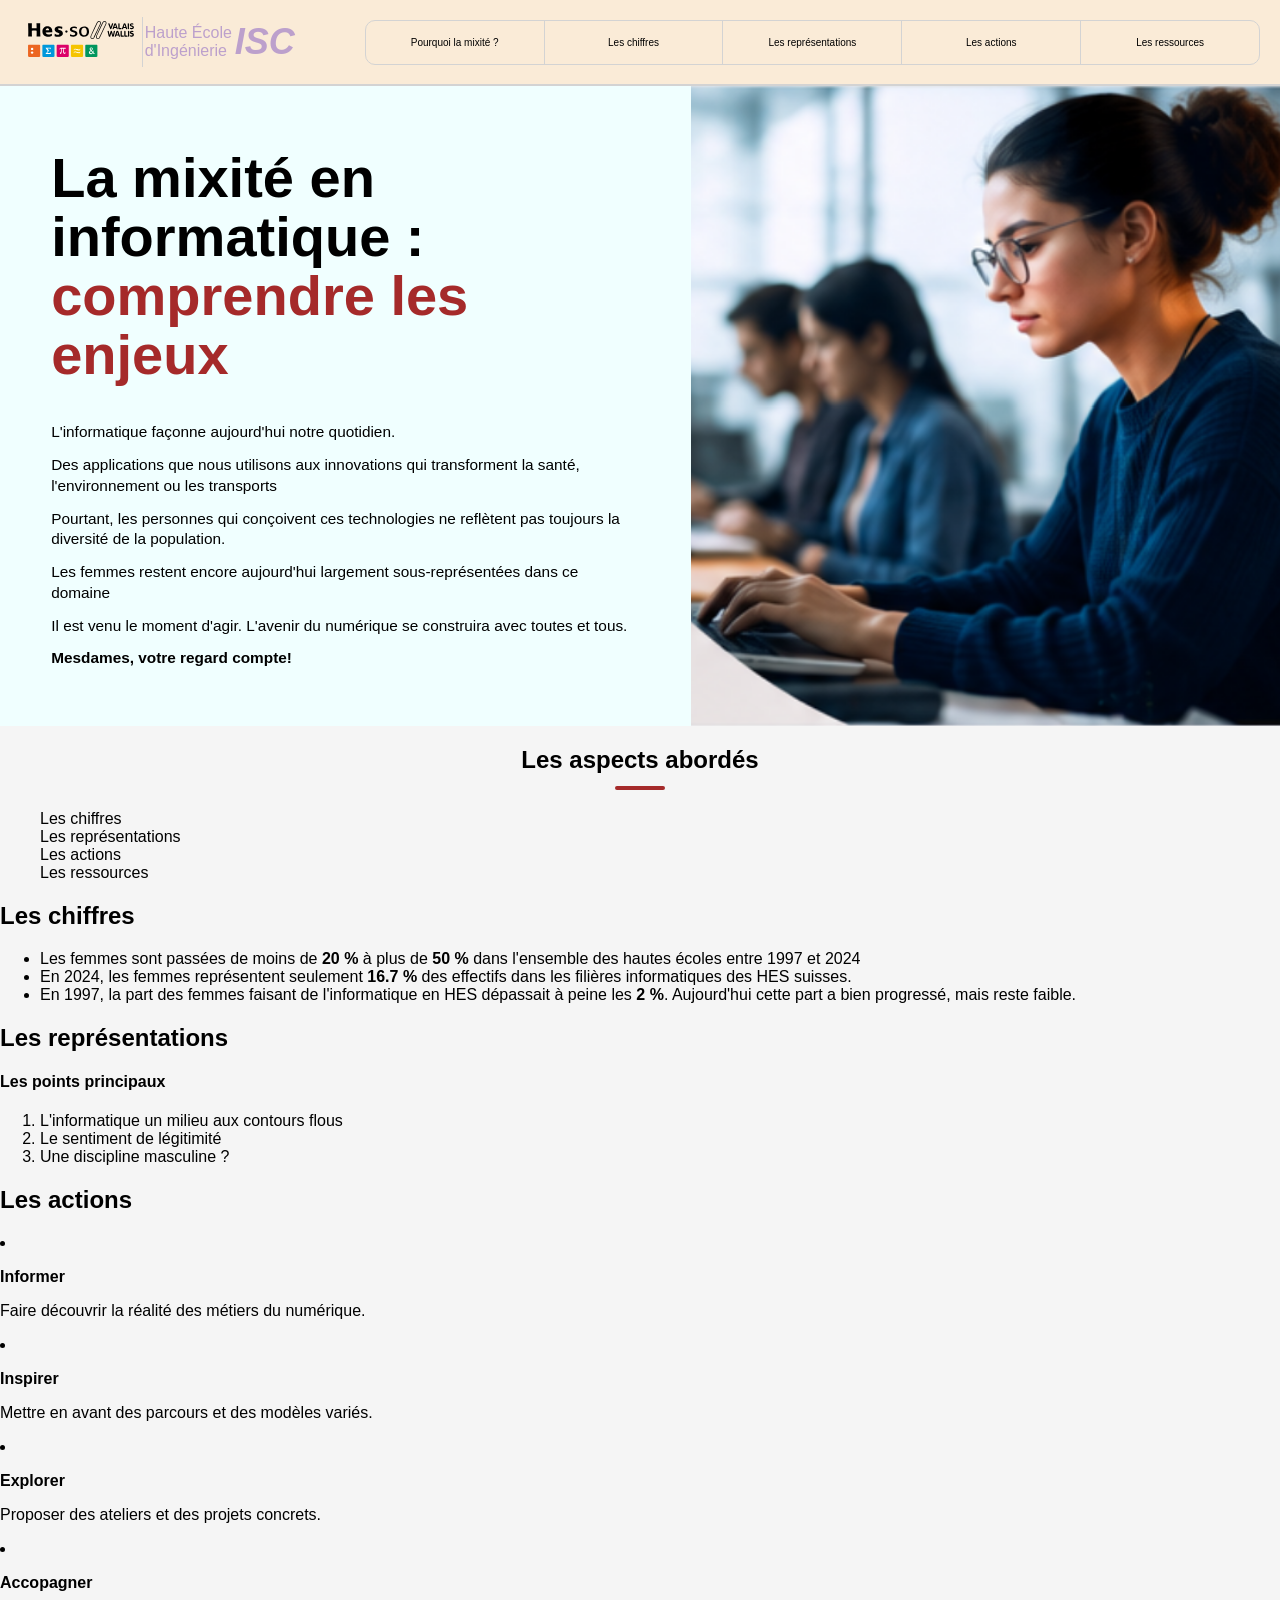
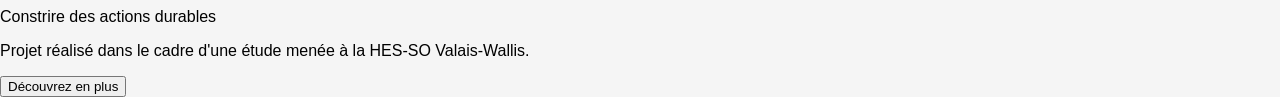
==== index.html @ 4a718042 "header et hero fait hero complet header à modifier avec clamp" ====
<!DOCTYPE html>
<html lang="fr">
 <head>
    <meta charset="UTF-8">
    <meta name="viewport" content="width=device-width, initial-scale=1.0">
    <link rel="stylesheet" href="css/style.css"> 
    <title>La mixité en informatique : comprendre les enjeux</title>
 </head>
    <body>
        <header>
        <div class="header">
            <div class="logo"><img src="images/logo_hesso.9af1d79.svg" height="50px" alt="logo_hesso"></div>
            <div class="HES">
                <div class="HEI"> Haute &Eacutecole d'Ingénierie </div>
                <div class="ISC">ISC</div>
            </div>
            <nav class="navigation"> 
                <ul>
                    <li><a href="#mixite">Pourquoi la mixité ?</a></li>
                    <li><a href="#chiffres">Les chiffres</a></li>
                    <li><a href="#representations">Les représentations</a></li>
                    <li><a href="#actions">Les actions</a></li>
                    <li><a href="#ressources">Les ressources</a></li>
                </ul> 
            </nav>
        </div>
        </header>

        <main> 
            <div class="hero">
                <div class="message">
                    <p> <h1>La mixité en informatique : <span style="color: brown;">comprendre les enjeux</span></h1> </p>
                    <p>L'informatique façonne aujourd'hui notre quotidien. </p>
                    <p>Des applications que nous utilisons aux innovations qui transforment la santé, l'environnement ou les transports</p>
                    <p>Pourtant, les personnes qui conçoivent ces technologies ne reflètent pas toujours la diversité de la population.</p> 
                    <p>Les femmes restent encore aujourd'hui largement sous-représentées dans ce domaine</p> 
                    <p>Il est venu le moment d'agir. L'avenir du numérique se construira avec toutes et tous.</p> 
                    <p><strong>Mesdames, votre regard compte!</strong></p>
                </div>
                <div class="coverpic">
                    <div class="imagetest"><img src="images/Screenshot 2026-07-31 084321.png" alt="plusieurs personnes qui travaillent à l'ordinateur"></div>
                </div>
            </div>

            <div class="top">
<section id="aspects">
                <h2>Les aspects abordés</h2>
                <ol>
                    <li>Les chiffres</li>            
                    <li>Les représentations</li>
                    <li>Les actions</li>
                    <li>Les ressources</li>

                </ol>
            </section>
            </div>
            <div class="bottom"></div>
        
            <!-- Présentation du projet -->
            <!-- Sections principales -->
             

          
 
            <section id="chiffres">
                <h2>Les chiffres</h2>
                <ul>
                    <li>Les femmes sont passées de moins de <strong>20 % </strong>à plus de <strong>50 % </strong> dans l'ensemble des hautes écoles entre 1997 et 2024</li>
                    <li>En 2024, les femmes représentent seulement <strong>16.7 % </strong> des effectifs dans les filières informatiques des HES suisses.</li>
                    <li>En 1997, la part des femmes faisant de l'informatique en HES dépassait à peine les <strong>2 %</strong>. Aujourd'hui cette part a bien progressé, mais reste faible.</li>
                </ul>
            </section>
            <section id="représentations">
                <h2>Les représentations</h2>
                <h4>Les points principaux</h4>
                <ol>
                    <li>L'informatique un milieu aux contours flous</li>
                    <li>Le sentiment de légitimité</li>
                    <li>Une discipline masculine ?</li>
                </ol>
            </section>

            <section id="actions">
                <h2> Les actions</h2>
                
                    <li><p><strong>Informer</strong></p>
                        <p>Faire découvrir la réalité des métiers du numérique.</p>           
                    </li>
                    <li><p><strong>Inspirer </strong></p>
                        <p>Mettre en avant des parcours et des modèles variés.</p>         
                    </li>

                    <li><p><strong>Explorer </strong></p>
                        <p>Proposer des ateliers et des projets concrets.</p>
                    </li>

                    <li><p><strong>Accopagner</strong></p>
                        <p>Constrire des actions durables </p>
                    </li>
                
            </section>
        </section>
        </main>
        <footer>
            
            <p>Projet réalisé dans le cadre d'une étude menée à la HES-SO Valais-Wallis.</p>
            <button>Découvrez en plus</button>
        </footer>
    </body>  
</html>
---- css/style.css ----
body{
background-color: whitesmoke;
font-family: "Inter", sans-serif;
margin: 0;

}

.header {
  display: flex;
  flex-direction: row;
  justify-content: space-between;
  align-items: center;
  padding: 15px 20px;
  box-sizing: border-box;
  width: 100%;
  background-color: antiquewhite;
  border-bottom: 2px solid lightgray;
  margin: 0;

}

.HES{ 
  color: rgb(188, 160, 204);
  display: flex;
  flex-direction: row;
   align-items: center;
   flex: none;
}


  .HEI { 
    display: flex;
    flex-direction: column;
    justify-content: center;
    width: 100px;
    height: 50px;
    border-left: 1px solid lightgray ;
    font-weight: 500;
    padding-left: 1.5px;
    
  }

  .ISC {
    font-weight: bold;
    font-style: italic;
    font-size: 36px;
    margin-left: -10px;
    
  }

.navigation {
  flex: 1;
  min-width: 0;
}

.navigation ul {
  display: flex;
  flex-wrap: nowrap;
   
  flex: 1 1 0;
  list-style: none;
  margin: 0;
  margin-left: 70px;
  padding: 0;

  border: 1px solid lightgray;
  border-radius: 10px;
  overflow: hidden;
  }

 .navigation li {
    flex: 1 1 0;
    min-width: 0;
}

.navigation a {
  display: block;
  padding: 16px 12px;
  text-align: center;
  color: black;
  text-decoration: none;
  font-size: 10px;
  flex: 1 1 0;
  min-width: 0;
}



.navigation li + li {
  border-left: 1px solid lightgray;
}

.navigation a:hover {
  background-color: rgb(234, 214, 189);
  color: rgb(220, 0, 105);}
  
  .hero {

    display: flex;
    margin-top: 0;
    flex: 1 1 0;
    min-width: 0;
    align-items: stretch;
    background-color: azure;
    
  }

.message,
.coverpic {
  flex: 1;
  min-width: 0;
}
  .message {
    display: flex;
    flex: 1;
    flex-direction: column;
    justify-content: center;
    font-size: 10px;
    padding-left: 20px;
    padding: clamp(0px, 4vw, 60px); /* permet d'être responsive */
}
.message p {
    margin: 6px 0;
  font-size: clamp(2px, 1.2vw, 19px);
  line-height: 1.35;
}
.coverpic {
    flex: 1; 
    margin-bottom: 0;
    position: relative;/* point de référence pour les éléments à l'intérieur */
    overflow: hidden;/* coupe ce qui dépasse */
 
    }

.coverpic img {
    display: block;
    width: 100%;
    height: 100%;
    min-height: 100%;
    object-fit: cover;/* remplir sans déformer */
    position: absolute; /* force l’image à toucher */
    inset: 0;
}
  h1{
  margin: 0 0 20px;
  font-size: clamp(3px, 5vw, 56px);
  line-height: 1.05;
  }

  .top h2 {
   text-align: center;
   display: block;
  }
  
  .top h2::after{
    content: ""; /* crée un élément vide avec la commande afre on le crée juste après */
    text-align: center;
    display: block;
    width: 50px;
    height: 4px;
    margin: 12px auto 0;
    background-color: brown;
    border-radius: 999px;
  }

  .top li{
      text-decoration: none;
      list-style: none;
      


  }
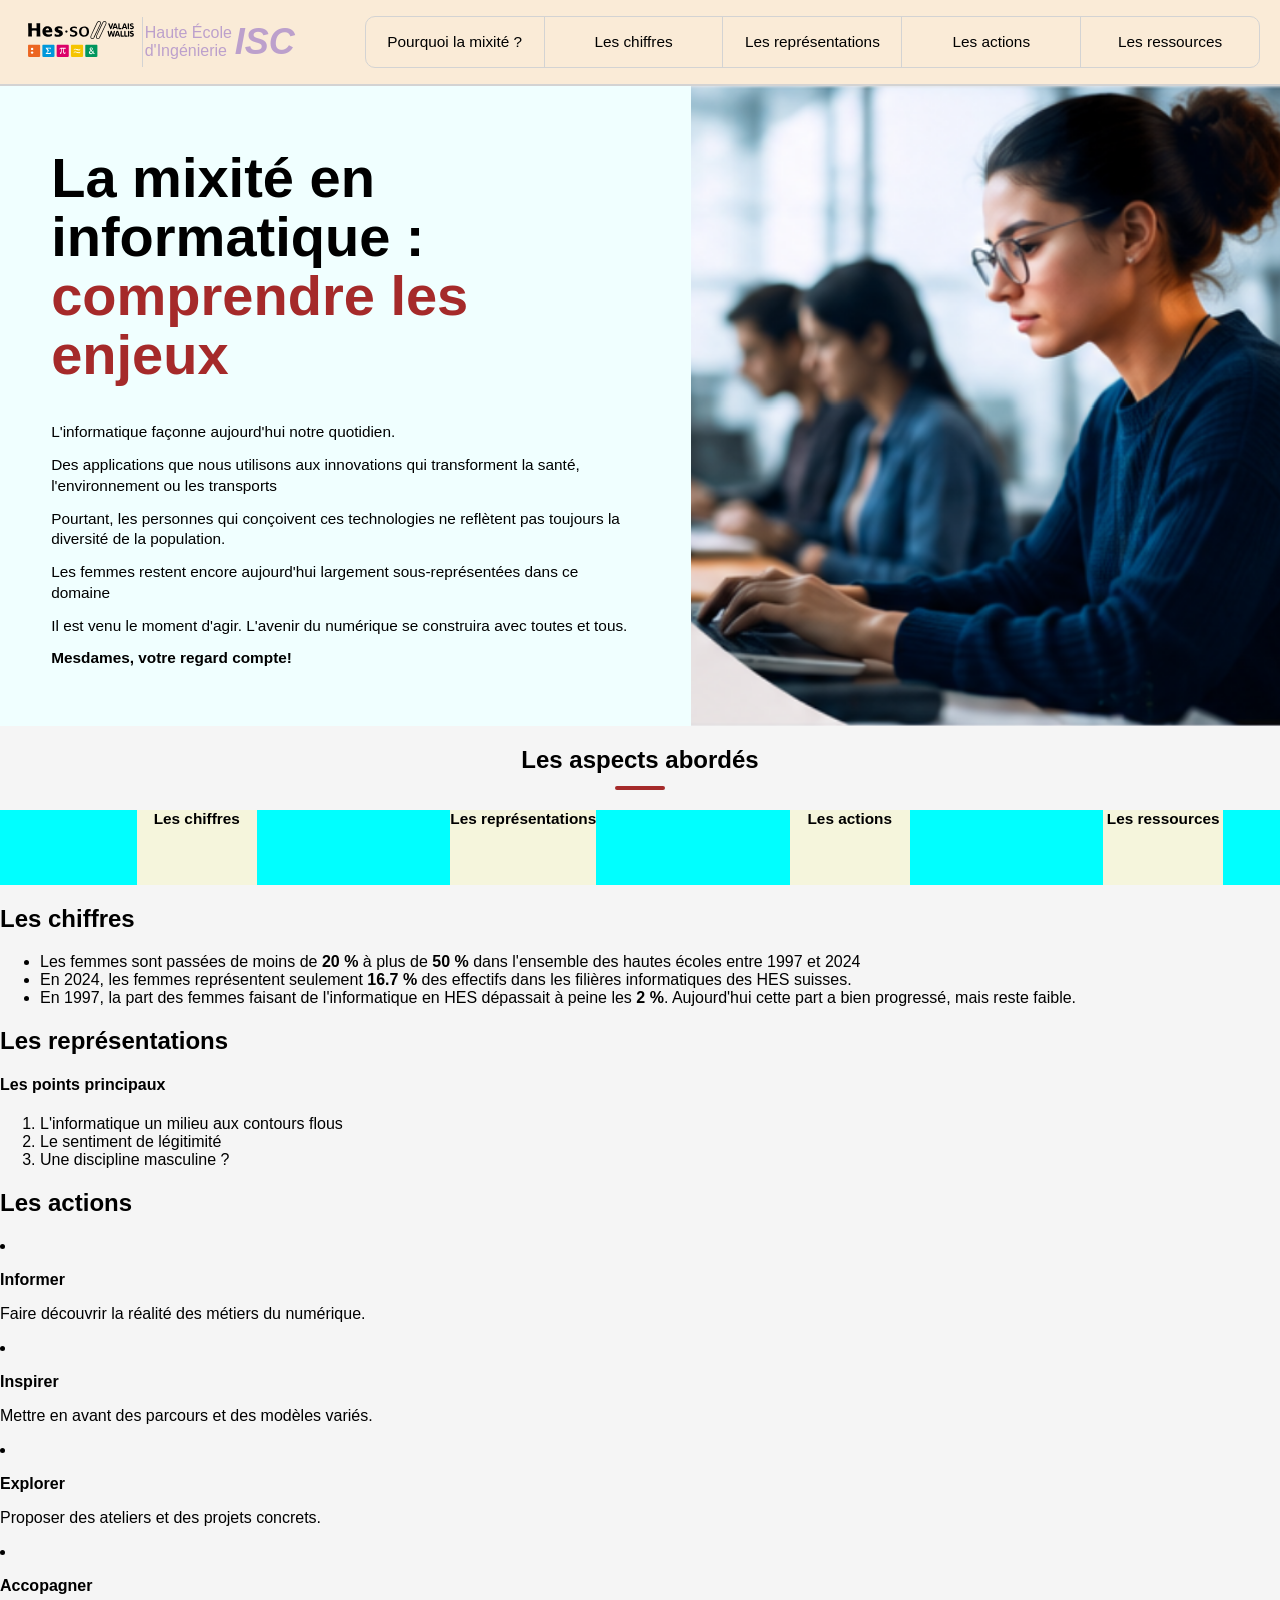
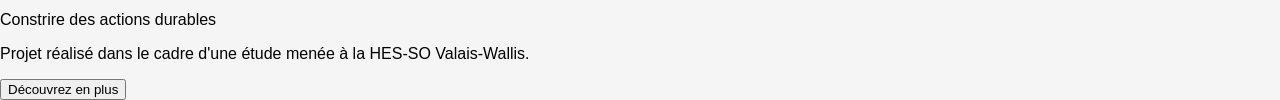
==== commit e8d9222a: "ajout des premières infos pour la partie TOP avec la séparation des onglets" ====
--- a/index.html
+++ b/index.html
@@ -43,16 +43,17 @@
             </div>
 
             <div class="top">
-<section id="aspects">
-                <h2>Les aspects abordés</h2>
-                <ol>
-                    <li>Les chiffres</li>            
-                    <li>Les représentations</li>
-                    <li>Les actions</li>
-                    <li>Les ressources</li>
-
-                </ol>
-            </section>
+                <section id="aspects">
+                    <h2>Les aspects abordés</h2>
+                       <div class="cards">
+                            <ul>
+                                <li class="chiffres">Les chiffres</li>            
+                                <li class="représentations">Les représentations</li>
+                                <li class="actions">Les actions</li>
+                                <li class="ressources">Les ressources</li>                        
+                            </ul>
+                        </div>
+                </section>
             </div>
             <div class="bottom"></div>
         
--- a/css/style.css
+++ b/css/style.css
@@ -26,6 +26,7 @@
   flex-direction: row;
    align-items: center;
    flex: none;
+  
 }
 
 
@@ -39,6 +40,7 @@
     font-weight: 500;
     padding-left: 1.5px;
     
+    
   }
 
   .ISC {
@@ -52,11 +54,14 @@
 .navigation {
   flex: 1;
   min-width: 0;
+  
+  
 }
 
 .navigation ul {
   display: flex;
   flex-wrap: nowrap;
+  
    
   flex: 1 1 0;
   list-style: none;
@@ -70,19 +75,25 @@
   }
 
  .navigation li {
-    flex: 1 1 0;
+  display: flex;
+    flex: 1 0 50px;
     min-width: 0;
+   
 }
 
 .navigation a {
   display: block;
   padding: 16px 12px;
+     width: 100%;
+    height: 100%;
   text-align: center;
   color: black;
   text-decoration: none;
   font-size: 10px;
   flex: 1 1 0;
   min-width: 0;
+  font-size: clamp(0.1px, 1.2vw, 1.1rem);
+  overflow: hidden;
 }
 
 
@@ -167,7 +178,40 @@
   .top li{
       text-decoration: none;
       list-style: none;
-      
-
-
-  }+   
+  }
+
+  .cards ul {
+    width: 100%;
+    height: 75px;
+    display: flex;
+    flex-direction: row;
+    justify-content: space-around;
+   margin: 0;
+  text-align: center;
+  color: black;
+  text-decoration: none;
+  font-size: 10px;
+  flex: 1 1 0;
+  min-width: 0;
+  font-size: clamp(0.1px, 1.2vw, 1.1rem);
+  overflow: hidden;
+  background-color: aqua;
+
+  
+  }
+ .cards li{
+background-color: beige;
+ min-width: 120px;
+ display: flex;
+ justify-content: center;
+ font-weight: 600;
+
+ }
+
+.cards .chiffres {
+  background-color: beige;
+ 
+  ;
+
+}
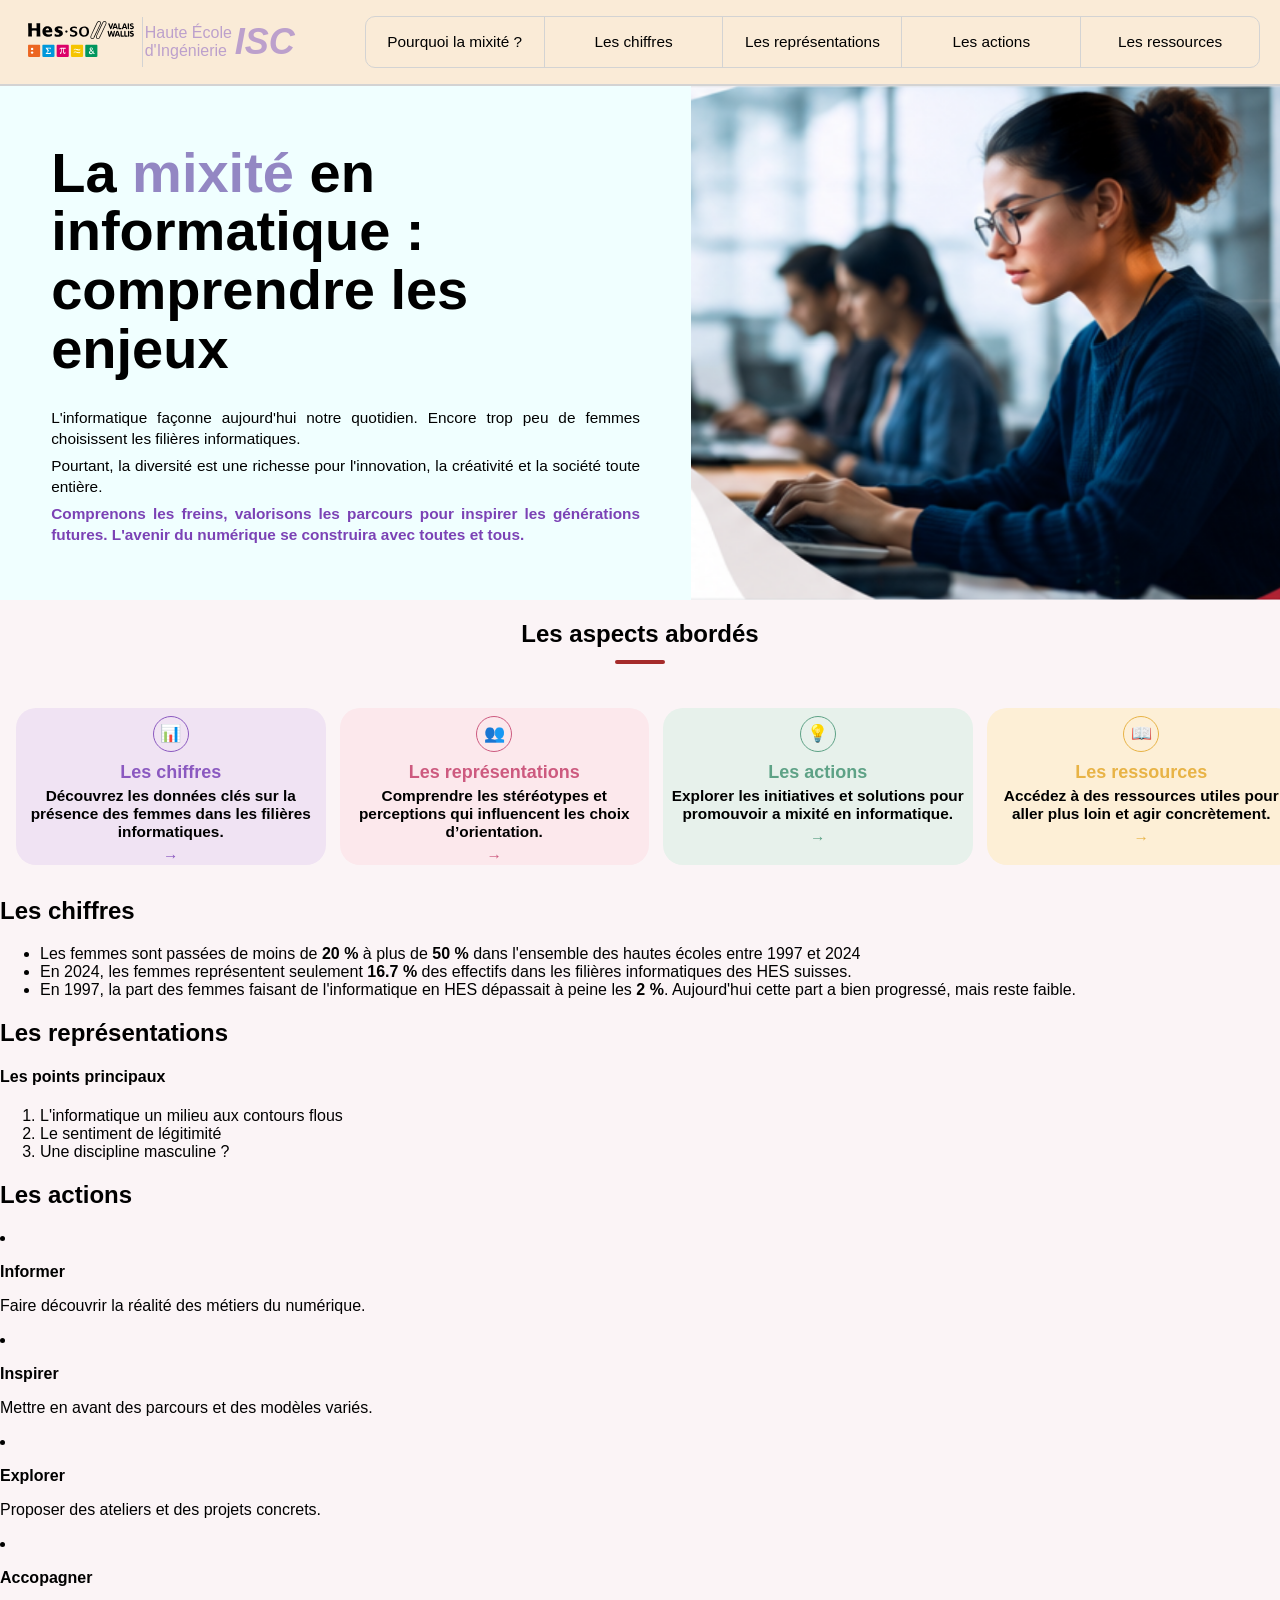
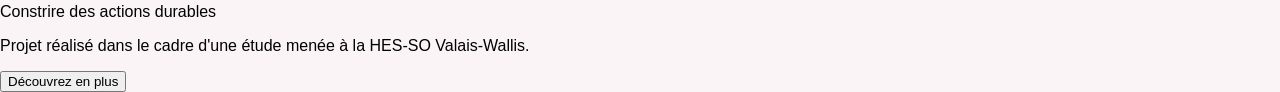
==== commit 2653d0fe: "ajout du menu avec les bulles et création des autres pages avec lien intervertible" ====
--- a/index.html
+++ b/index.html
@@ -16,11 +16,11 @@
             </div>
             <nav class="navigation"> 
                 <ul>
-                    <li><a href="#mixite">Pourquoi la mixité ?</a></li>
-                    <li><a href="#chiffres">Les chiffres</a></li>
-                    <li><a href="#representations">Les représentations</a></li>
-                    <li><a href="#actions">Les actions</a></li>
-                    <li><a href="#ressources">Les ressources</a></li>
+                    <li><a href="index.html">Pourquoi la mixité ?</a></li>
+                    <li><a href="pages/chiffres.html">Les chiffres</a></li>
+                    <li><a href="pages/representation.html">Les représentations</a></li>
+                    <li><a href="pages/actions.html">Les actions</a></li>
+                    <li><a href="pages/ressources.html">Les ressources</a></li>
                 </ul> 
             </nav>
         </div>
@@ -29,13 +29,13 @@
         <main> 
             <div class="hero">
                 <div class="message">
-                    <p> <h1>La mixité en informatique : <span style="color: brown;">comprendre les enjeux</span></h1> </p>
-                    <p>L'informatique façonne aujourd'hui notre quotidien. </p>
-                    <p>Des applications que nous utilisons aux innovations qui transforment la santé, l'environnement ou les transports</p>
-                    <p>Pourtant, les personnes qui conçoivent ces technologies ne reflètent pas toujours la diversité de la population.</p> 
-                    <p>Les femmes restent encore aujourd'hui largement sous-représentées dans ce domaine</p> 
-                    <p>Il est venu le moment d'agir. L'avenir du numérique se construira avec toutes et tous.</p> 
-                    <p><strong>Mesdames, votre regard compte!</strong></p>
+                    <p> <h1>La <span style="color: rgb(147, 135, 195);">mixité</span> en informatique : comprendre les enjeux</h1> </p>
+                    <p>L'informatique façonne aujourd'hui notre quotidien.
+                    Encore trop peu de femmes choisissent les filières informatiques.</p>
+                    <p>Pourtant, la diversité est une richesse pour l'innovation, la créativité et la société toute entière.</p>
+                    <p style="color: rgb(123, 66, 181);"> <strong>Comprenons les freins, valorisons les parcours pour inspirer les générations futures.               
+                    L'avenir du numérique se construira avec toutes et tous.</strong></p> 
+                    
                 </div>
                 <div class="coverpic">
                     <div class="imagetest"><img src="images/Screenshot 2026-07-31 084321.png" alt="plusieurs personnes qui travaillent à l'ordinateur"></div>
@@ -46,11 +46,48 @@
                 <section id="aspects">
                     <h2>Les aspects abordés</h2>
                        <div class="cards">
+
                             <ul>
-                                <li class="chiffres">Les chiffres</li>            
-                                <li class="représentations">Les représentations</li>
-                                <li class="actions">Les actions</li>
-                                <li class="ressources">Les ressources</li>                        
+                                <li class="chiffres">
+                                    <div class="icone">📊</div>
+                                    <h3>Les chiffres</h3>
+                                    <p>
+                                        Découvrez les données clés sur la présence des femmes
+                                        dans les filières informatiques.
+                                    </p>
+                                    <a class="fleche" href="pages/chiffres.html">→</a>
+                                </li>
+
+                                <li class="représentations">
+                                    <div class="icone">👥</div>
+                                    <h3>Les représentations</h3>
+                                    <p>
+                                        Comprendre les stéréotypes et perceptions qui influencent
+                                        les choix d’orientation.
+                                    </p>
+                                    <a class="fleche" href="pages/representation.html">→</a>
+                                </li>
+
+                                <li class="actions">
+                                    <div class="icone">💡</div>
+                                    <h3>Les actions</h3>
+                                    <p>
+                                        Explorer les initiatives et solutions pour promouvoir
+                                        a mixité en informatique.
+                                    </p>
+                                    <a class="fleche" href="pages/actions.html">→</a>
+                                </li>
+
+                                <li class="ressources">
+                                    <div class="icone">📖</div>
+                                    <h3>Les ressources</h3>
+                                    <p>
+                                        Accédez à des ressources utiles pour aller plus loin
+                                        et agir concrètement.
+                                    </p>
+                                    <a class="fleche" href="pages/ressources.html">→</a>
+                                </li>
+                      
                             </ul>
                         </div>
                 </section>
--- a/css/style.css
+++ b/css/style.css
@@ -1,6 +1,6 @@
 
 body{
-background-color: whitesmoke;
+background-color: rgb(251, 244, 246);
 font-family: "Inter", sans-serif;
 margin: 0;
 
@@ -76,8 +76,8 @@
 
  .navigation li {
   display: flex;
-    flex: 1 0 50px;
-    min-width: 0;
+    flex: 1 0 5px;
+    min-width: 90px;
    
 }
 
@@ -135,6 +135,8 @@
     margin: 6px 0;
   font-size: clamp(2px, 1.2vw, 19px);
   line-height: 1.35;
+  margin: 0.2rem 0;
+  text-align: justify;
 }
 .coverpic {
     flex: 1; 
@@ -182,12 +184,16 @@
   }
 
   .cards ul {
-    width: 100%;
-    height: 75px;
-    display: flex;
-    flex-direction: row;
-    justify-content: space-around;
-   margin: 0;
+  width: 100%;
+  min-height: 110px;
+  display: flex;
+  flex-direction: row;
+  justify-content: space-around;
+  margin: 0;
+  gap: 14px;
+  padding: 24px 16px 12px;
+      
+
   text-align: center;
   color: black;
   text-decoration: none;
@@ -196,22 +202,116 @@
   min-width: 0;
   font-size: clamp(0.1px, 1.2vw, 1.1rem);
   overflow: hidden;
-  background-color: aqua;
 
   
   }
  .cards li{
-background-color: beige;
- min-width: 120px;
+
+ 
  display: flex;
- justify-content: center;
  font-weight: 600;
+  justify-content: flex-start;
+
+ flex: 1;
+    min-height: 0;
+       padding-top: 50px;
+
+    display: flex;
+    flex-direction: column;
+    align-items: center;
+    position: relative;
+    text-align: center;
+    border-radius: 20px;
 
  }
 
-.cards .chiffres {
-  background-color: beige;
+.cards h3 {
+    margin: 4px 0;
+}
+
+.cards p {
+    margin: 0;
+}
+
+.fleche {
+    margin-top: 6px;
+    line-height: 1.2;
+    text-decoration: none; /* évite que ça souligne le lien (la flèche) */
+      color: inherit;  /* le texte garde la même couleur quand le lien a été visité */
+}
  
-  ;
-
-}
+  .chiffres {
+    background-color: rgb(240, 227, 243);
+}
+
+.représentations {
+    background-color: rgb(252, 232, 236);
+}
+
+.actions {
+    background-color: rgb(231, 241, 235);
+}
+
+.ressources {
+    background-color: rgb(253, 239, 214);
+}
+
+.cards .chiffres h3,
+.cards .chiffres .fleche {
+  color:rgb(139, 89, 192)
+}
+
+.cards .représentations h3,
+.cards .représentations .fleche {
+  color: rgb(205, 90, 127);
+}
+
+.cards .actions h3,
+.cards .actions .fleche  {
+  color: rgb(94, 162, 134);
+}
+
+.cards .ressources h3,
+.cards .ressources .fleche  {
+  color: rgb(232, 179, 70);
+}
+
+.icone {
+    width: 34px;
+    height: 34px;
+    flex-shrink: 0;
+
+    border: 1px solid #b18be0;
+    border-radius: 50%;
+
+    display: flex;
+    justify-content: center;
+    align-items: center;
+
+    font-size: 17px;
+
+    position: absolute;
+    top: 8px;
+    left: 50%;
+    transform: translateX(-50%);
+}
+
+.chiffres .icone {
+    color: rgb(139, 89, 192);
+    border-color: rgb(139, 89, 192);
+}
+
+.représentations .icone {
+    color: rgb(205, 90, 127);
+    border-color: rgb(205, 90, 127);
+}
+
+.actions .icone {
+    color: rgb(94, 162, 134);
+    border-color: rgb(94, 162, 134);
+}
+
+.ressources .icone {
+    color: rgb(232, 179, 70);
+    border-color: rgb(232, 179, 70);
+}
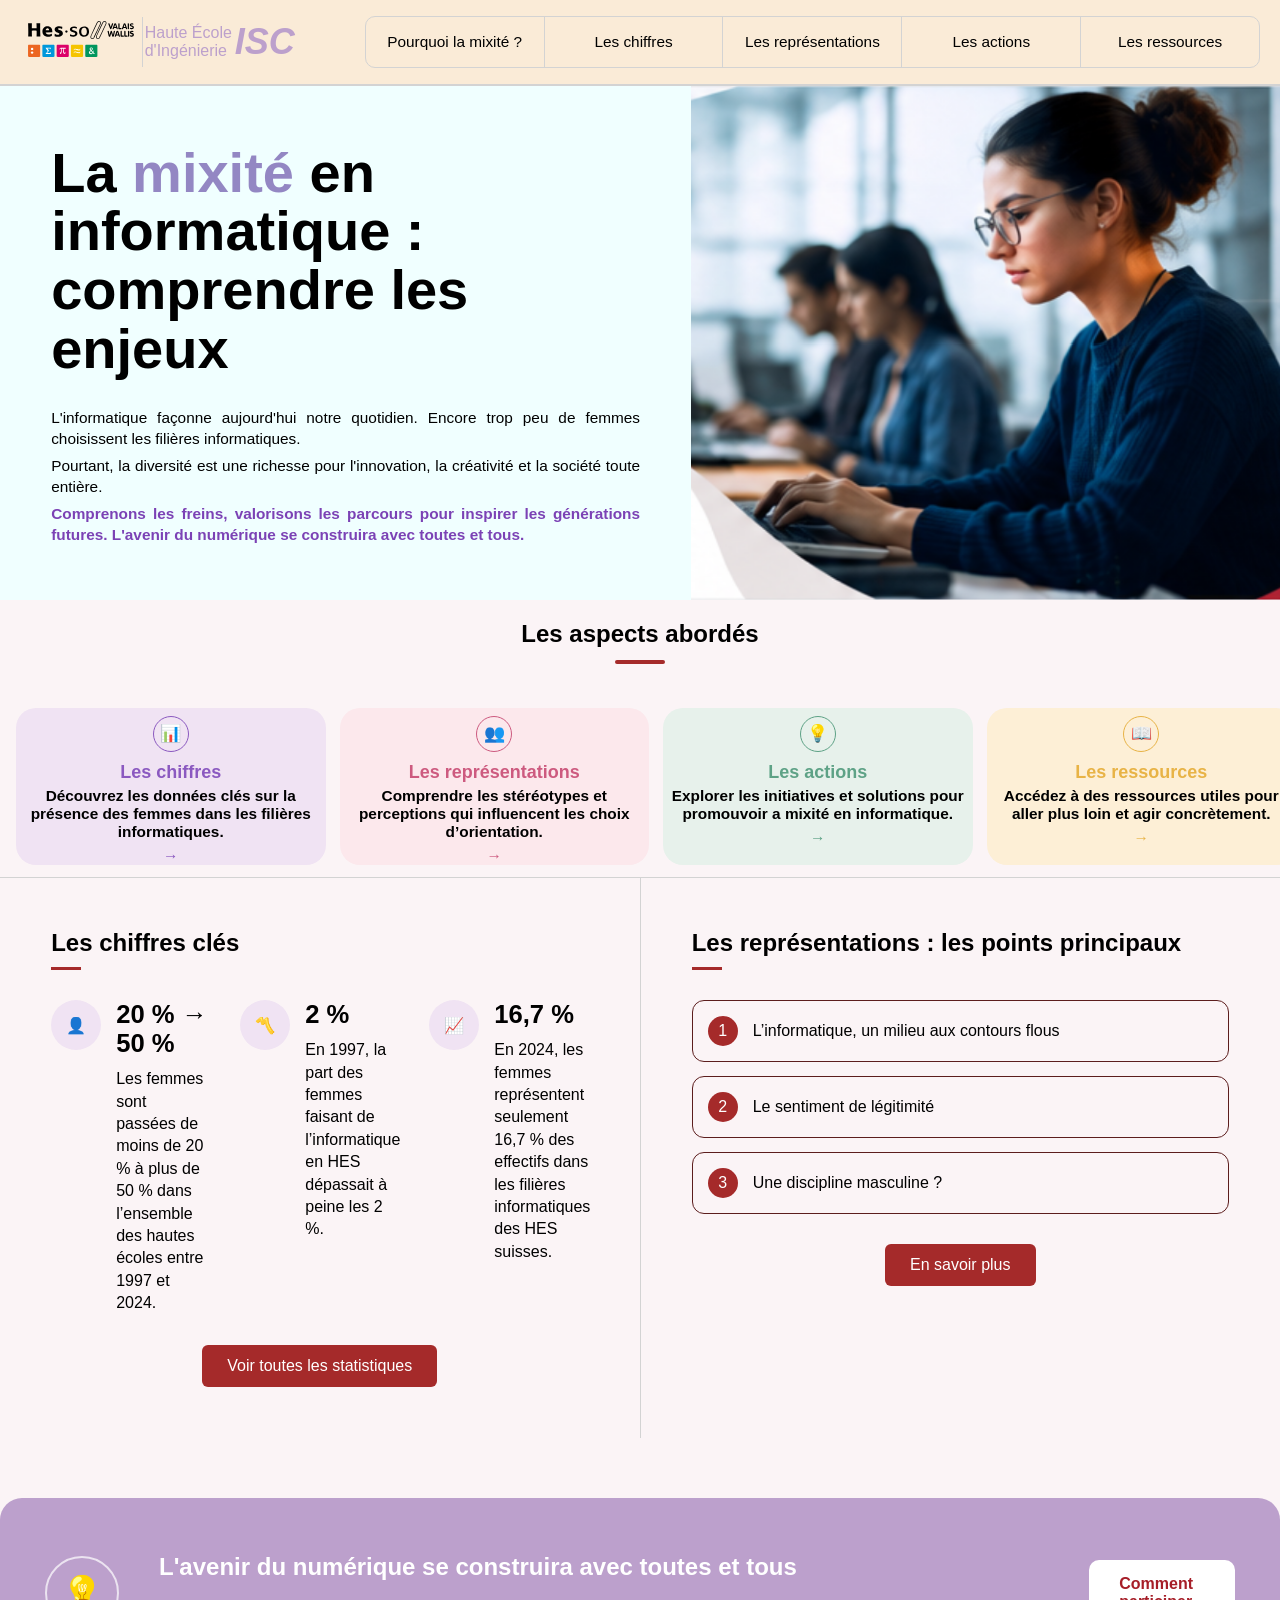
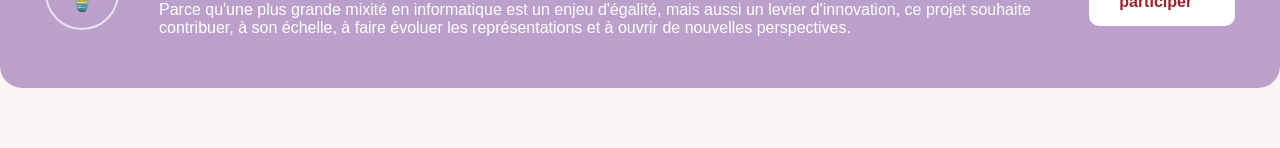
==== commit 620cee79: "ébauche de la première page" ====
--- a/index.html
+++ b/index.html
@@ -92,57 +92,109 @@
                         </div>
                 </section>
             </div>
-            <div class="bottom"></div>
+        <div class="bottom"></div>
         
             <!-- Présentation du projet -->
             <!-- Sections principales -->
              
 
-          
+        <section class="apercu">
+            <div class="bloc-apercu chiffres-cles">
+                <h2>Les chiffres clés</h2>
+
+                <div class="stats">
+                    <article class="stat">
+                        <div class="stat-icone">👤</div>
+
+                        <div>
+                            <h3>20 % → 50 %</h3>
+                            <p>
+                                Les femmes sont passées de moins de 20 % à plus de 50 %
+                                dans l’ensemble des hautes écoles entre 1997 et 2024.
+                            </p>
+                        </div>
+                    </article>
+
+                
+                    <article class="stat">
+                        <div class="stat-icone">〽️</div>
+
+                        <div>
+                            <h3>2 %</h3>
+                            <p>
+                                En 1997, la part des femmes faisant de l’informatique
+                                en HES dépassait à peine les 2 %.
+                            </p>
+                        </div>
+                    </article>
+                    <article class="stat">
+                        <div class="stat-icone">📈</div>
+
+                        <div>
+                            <h3>16,7 %</h3>
+                            <p>
+                                En 2024, les femmes représentent seulement 16,7 %
+                                des effectifs dans les filières informatiques des HES suisses.
+                            </p>
+                        </div>
+                    </article>
+                </div>
+
+                <a class="bouton-apercu" href="pages/chiffres.html">
+                    Voir toutes les statistiques
+                </a>
+            </div>
+
+            <div class="bloc-apercu points-representations">
+                <h2>Les représentations : les points principaux</h2>
+
+                <ol class="liste-representations">
+                    <li>
+                        <span class="numero">1</span>
+                        <span>L’informatique, un milieu aux contours flous</span>
+                    </li>
+
+                    <li>
+                        <span class="numero">2</span>
+                        <span>Le sentiment de légitimité</span>
+                    </li>
+
+                    <li>
+                        <span class="numero">3</span>
+                        <span>Une discipline masculine ?</span>
+                    </li>
+                </ol>
+
+                <a class="bouton-apercu" href="pages/representation.html">
+                    En savoir plus
+                </a>
+            </div>
+        </section>
  
-            <section id="chiffres">
-                <h2>Les chiffres</h2>
-                <ul>
-                    <li>Les femmes sont passées de moins de <strong>20 % </strong>à plus de <strong>50 % </strong> dans l'ensemble des hautes écoles entre 1997 et 2024</li>
-                    <li>En 2024, les femmes représentent seulement <strong>16.7 % </strong> des effectifs dans les filières informatiques des HES suisses.</li>
-                    <li>En 1997, la part des femmes faisant de l'informatique en HES dépassait à peine les <strong>2 %</strong>. Aujourd'hui cette part a bien progressé, mais reste faible.</li>
-                </ul>
-            </section>
-            <section id="représentations">
-                <h2>Les représentations</h2>
-                <h4>Les points principaux</h4>
-                <ol>
-                    <li>L'informatique un milieu aux contours flous</li>
-                    <li>Le sentiment de légitimité</li>
-                    <li>Une discipline masculine ?</li>
-                </ol>
-            </section>
-
-            <section id="actions">
-                <h2> Les actions</h2>
-                
-                    <li><p><strong>Informer</strong></p>
-                        <p>Faire découvrir la réalité des métiers du numérique.</p>           
-                    </li>
-                    <li><p><strong>Inspirer </strong></p>
-                        <p>Mettre en avant des parcours et des modèles variés.</p>         
-                    </li>
-
-                    <li><p><strong>Explorer </strong></p>
-                        <p>Proposer des ateliers et des projets concrets.</p>
-                    </li>
-
-                    <li><p><strong>Accopagner</strong></p>
-                        <p>Constrire des actions durables </p>
-                    </li>
-                
-            </section>
-        </section>
+           
         </main>
         <footer>
             
-            <p>Projet réalisé dans le cadre d'une étude menée à la HES-SO Valais-Wallis.</p>
-            <button>Découvrez en plus</button>
+        <footer class="footer">
+            <div class="footer-icone">
+                💡
+            </div>
+
+            <div class="footer-texte">
+                <h2>L'avenir du numérique se construira avec toutes et tous</h2>
+
+                <p>
+                    Parce qu'une plus grande mixité en informatique est un enjeu
+                    d'égalité, mais aussi un levier d'innovation, ce projet souhaite
+                    contribuer, à son échelle, à faire évoluer les représentations
+                    et à ouvrir de nouvelles perspectives.
+                </p>
+            </div>
+
+            <a class="footer-bouton" href="pages/ressources.html">
+                Comment participer
+            </a>
         </footer>
+        
     </body>  
 </html>
--- a/css/style.css
+++ b/css/style.css
@@ -314,4 +314,183 @@
 .ressources .icone {
     color: rgb(232, 179, 70);
     border-color: rgb(232, 179, 70);
+}
+
+.apercu {
+    display: flex;
+    border-top: 1px solid lightgray;
+}
+
+.bloc-apercu {
+    flex: 1;
+    min-width: 0;
+    padding: clamp(25px, 4vw, 60px);
+}
+
+.bloc-apercu + .bloc-apercu {
+    border-left: 1px solid lightgray;
+}
+
+.bloc-apercu h2 {
+    margin-top: 0;
+}
+
+.bloc-apercu h2::after {
+    content: "";
+    display: block;
+    width: 30px;
+    height: 3px;
+    margin-top: 10px;
+    background-color: brown;
+}
+
+.stats {
+    display: flex;
+    gap: 30px;
+    margin-top: 30px;
+}
+
+.stat {
+    display: flex;
+    flex: 1;
+    min-width: 0;
+    gap: 15px;
+    align-items: flex-start;
+}
+
+.stat-icone {
+    width: 50px;
+    height: 50px;
+    flex-shrink: 0;
+
+    display: flex;
+    align-items: center;
+    justify-content: center;
+
+    border-radius: 50%;
+    background-color: rgb(240, 227, 243);
+}
+
+.stat h3 {
+    margin: 0 0 10px;
+    font-size: clamp(20px, 2vw, 32px);
+}
+
+.stat p {
+    margin: 0;
+    line-height: 1.4;
+}
+
+.liste-representations {
+    padding: 0;
+    margin: 30px 0;
+    list-style: none;
+}
+
+.liste-representations li {
+    display: flex;
+    align-items: center;
+    gap: 15px;
+
+    margin-bottom: 14px;
+    padding: 15px;
+
+    border: 1px solid rgb(92, 29, 29);
+    border-radius: 12px;
+    
+}
+
+.liste-representations li:hover {
+  transition: background-color 0.2s ease;
+  background-color: rgb(252, 232, 236);
+}
+
+.numero {
+    width: 30px;
+    height: 30px;
+    flex-shrink: 0;
+
+    display: flex;
+    justify-content: center;
+    align-items: center;
+
+    color: white;
+    background-color: brown;
+    border-radius: 50%;
+}
+
+.bouton-apercu {
+    display: block;
+    width: max-content;
+    margin: 30px auto 0;
+    padding: 12px 25px;
+
+    color: white;
+    background-color: brown;
+    border-radius: 6px;
+    text-decoration: none;
+}
+
+.footer{
+    display:flex;
+    align-items:center;
+    gap:40px;
+
+    margin:60px 0;
+    padding:35px 45px;
+
+    background:rgb(188, 160, 204);
+    border-radius:22px;
+    color:white;
+}
+
+.footer-icone{
+    width:70px;
+    height:70px;
+    flex-shrink:0;
+
+    display:flex;
+    justify-content:center;
+    align-items:center;
+
+    border:2px solid rgba(255,255,255,.7);
+    border-radius:50%;
+
+    font-size:34px;
+}
+
+.footer-message{
+    flex:1;
+}
+
+.footer-message h2{
+    margin:0 0 12px;
+    font-size:clamp(22px,2vw,34px);
+}
+
+.footer-message p{
+    margin:0;
+    max-width:700px;
+    line-height:1.5;
+}
+
+.footer-bouton{
+    margin-left:auto;
+
+    padding:15px 30px;
+
+    background:white;
+    color:rgb(166,30,40);
+
+    border-radius:10px;
+
+    text-decoration:none;
+    font-weight:bold;
+
+    transition:.2s;
+}
+
+.footer-bouton:hover{
+    transform:translateY(-2px);
+    box-shadow:0 8px 18px rgba(0,0,0,.2);
 }
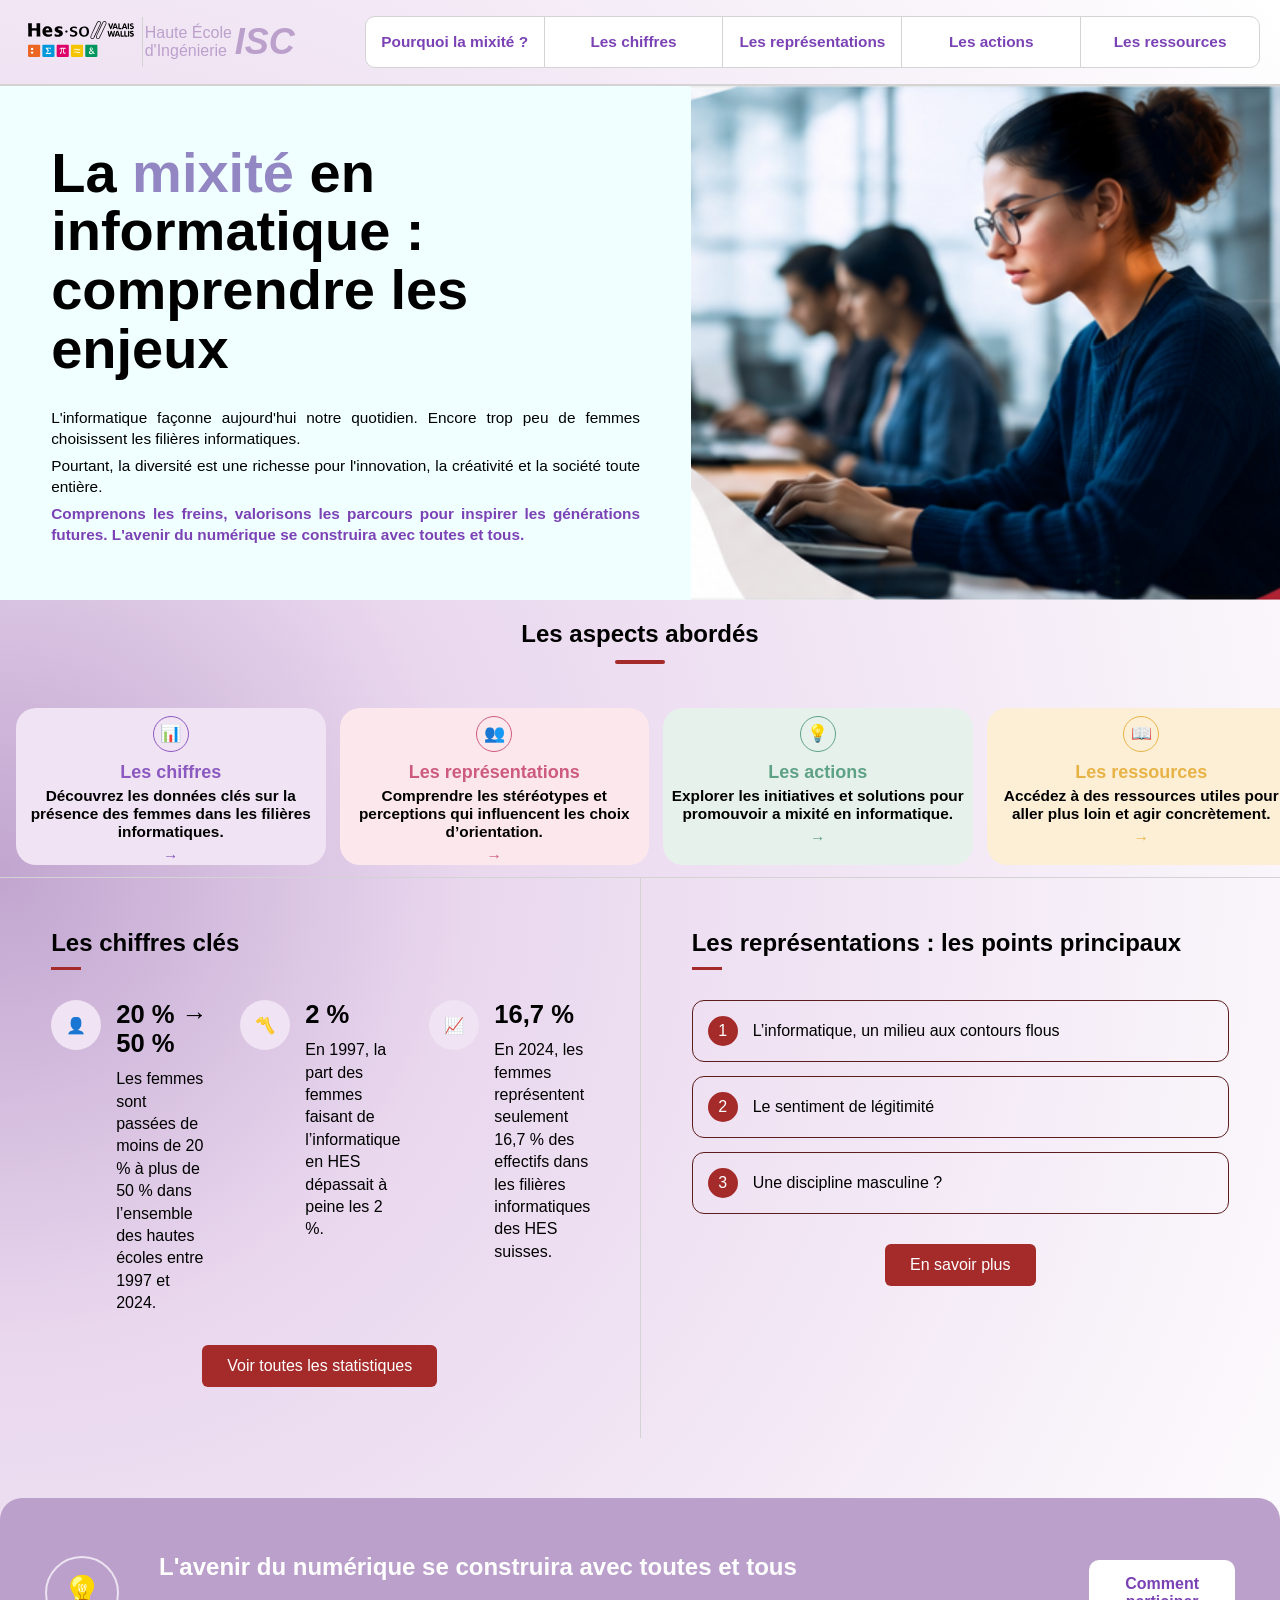
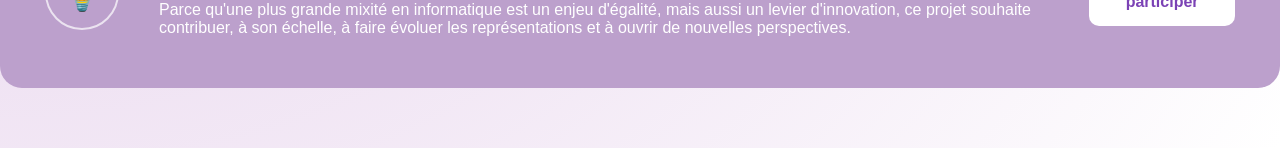
==== commit 60000f3b: "restructuration du design du header" ====
--- a/index.html
+++ b/index.html
@@ -91,12 +91,7 @@
                             </ul>
                         </div>
                 </section>
-            </div>
-        <div class="bottom"></div>
-        
-            <!-- Présentation du projet -->
-            <!-- Sections principales -->
-             
+            </div>         
 
         <section class="apercu">
             <div class="bloc-apercu chiffres-cles">
--- a/css/style.css
+++ b/css/style.css
@@ -1,6 +1,11 @@
 
 body{
-background-color: rgb(251, 244, 246);
+background: radial-gradient(
+    circle at left center,
+    rgb(193, 165, 207) 0%,
+    rgb(233, 215, 238) 30%,
+    white 100%
+);
 font-family: "Inter", sans-serif;
 margin: 0;
 
@@ -14,7 +19,6 @@
   padding: 15px 20px;
   box-sizing: border-box;
   width: 100%;
-  background-color: antiquewhite;
   border-bottom: 2px solid lightgray;
   margin: 0;
 
@@ -72,7 +76,12 @@
   border: 1px solid lightgray;
   border-radius: 10px;
   overflow: hidden;
-  }
+  background:white;
+   font-weight:bold;
+  transition:.2s;
+  text-align: center;
+  }
+
 
  .navigation li {
   display: flex;
@@ -81,13 +90,18 @@
    
 }
 
+  .navigation li:hover {
+    transform:translateY(-2px);
+    box-shadow:0 5px 5px rgba(0,0,0,.2);
+  } 
+
 .navigation a {
   display: block;
   padding: 16px 12px;
-     width: 100%;
-    height: 100%;
+  width: 100%;
+  height: 100%;
   text-align: center;
-  color: black;
+  color:rgb(123, 66, 181);
   text-decoration: none;
   font-size: 10px;
   flex: 1 1 0;
@@ -100,12 +114,9 @@
 
 .navigation li + li {
   border-left: 1px solid lightgray;
-}
-
-.navigation a:hover {
-  background-color: rgb(234, 214, 189);
-  color: rgb(220, 0, 105);}
   
+}
+ 
   .hero {
 
     display: flex;
@@ -202,35 +213,29 @@
   min-width: 0;
   font-size: clamp(0.1px, 1.2vw, 1.1rem);
   overflow: hidden;
-
-  
-  }
+  }
+
  .cards li{
-
- 
- display: flex;
- font-weight: 600;
+  display: flex;
+  font-weight: 600;
   justify-content: flex-start;
-
- flex: 1;
-    min-height: 0;
-       padding-top: 50px;
-
-    display: flex;
-    flex-direction: column;
-    align-items: center;
-    position: relative;
-    text-align: center;
-    border-radius: 20px;
-
+  flex: 1;
+  min-height: 0;
+  padding-top: 50px;
+  display: flex;
+  flex-direction: column;
+  align-items: center;
+  position: relative;
+  text-align: center;
+  border-radius: 20px;
  }
 
 .cards h3 {
-    margin: 4px 0;
+  margin: 4px 0;
 }
 
 .cards p {
-    margin: 0;
+  margin: 0;
 }
 
 .fleche {
@@ -480,7 +485,7 @@
     padding:15px 30px;
 
     background:white;
-    color:rgb(166,30,40);
+    color:rgb(123, 66, 181);
 
     border-radius:10px;
 
@@ -488,6 +493,7 @@
     font-weight:bold;
 
     transition:.2s;
+    text-align: center;
 }
 
 .footer-bouton:hover{
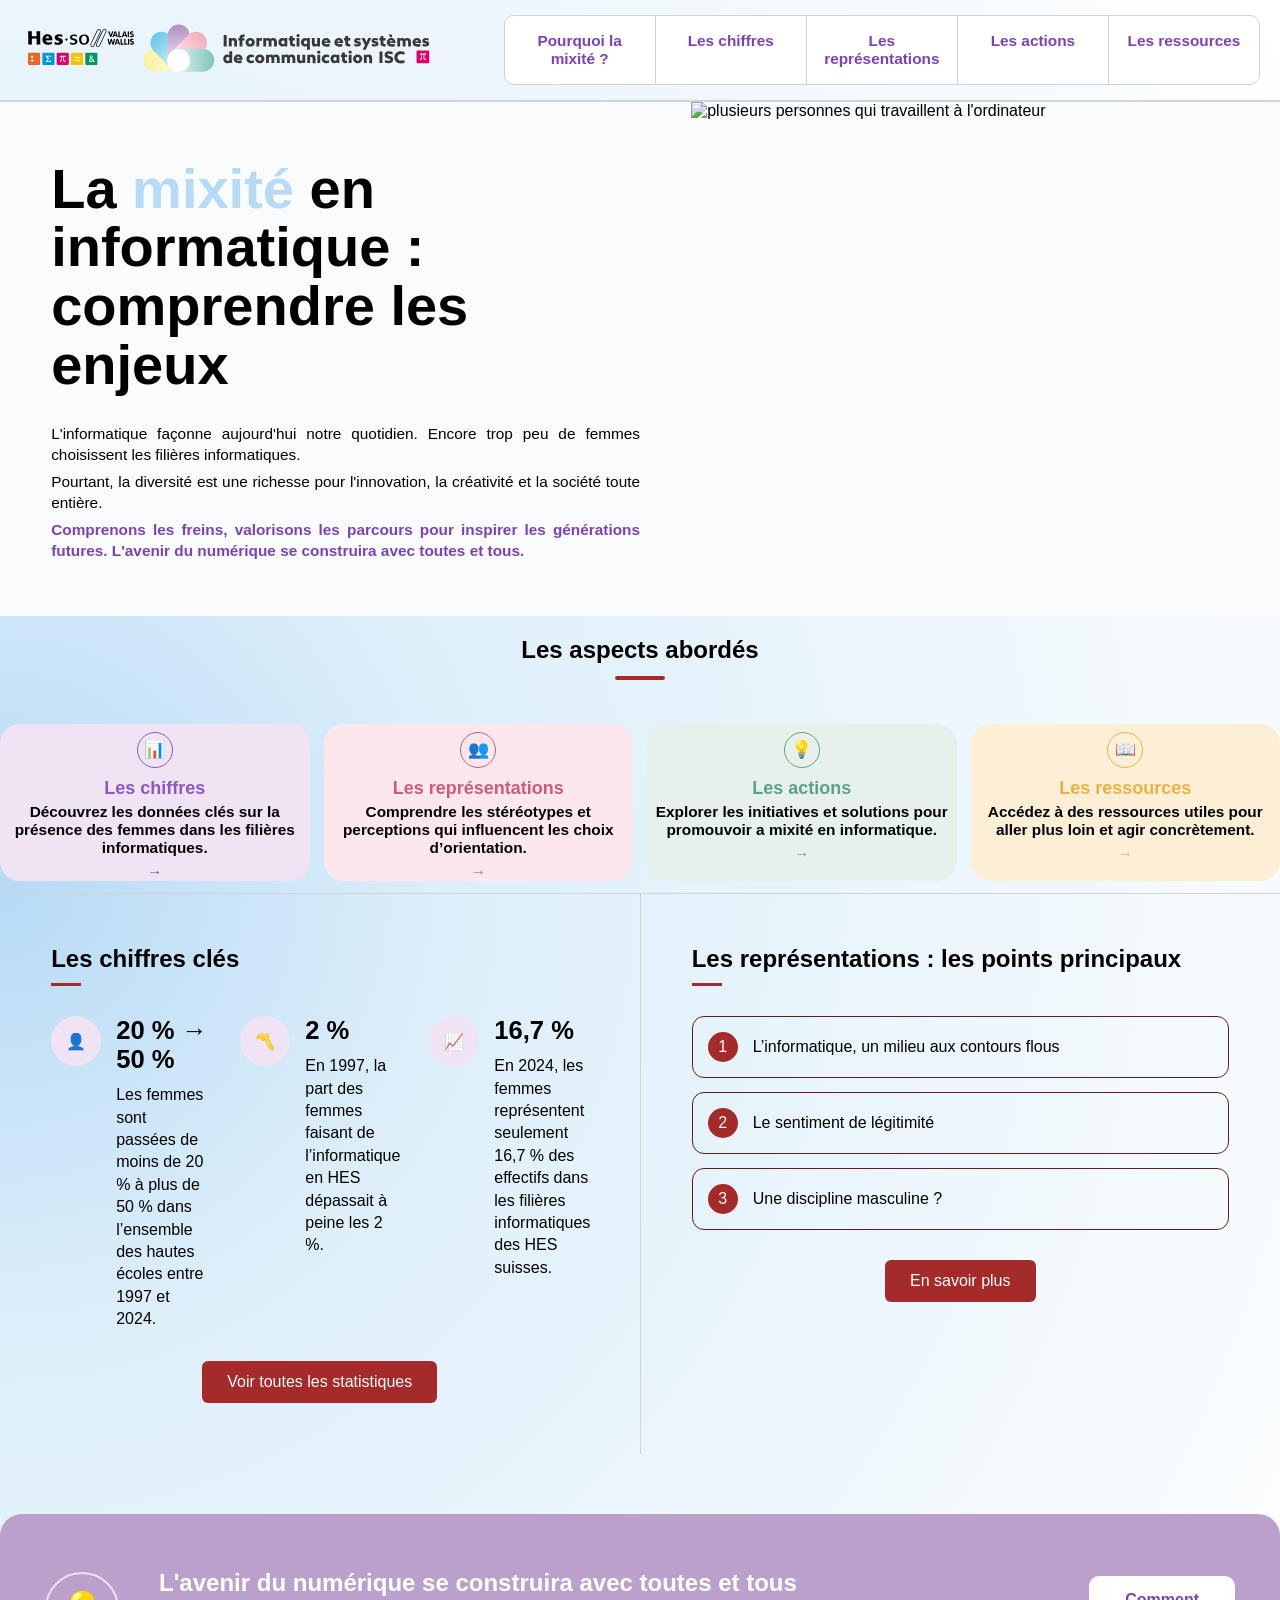
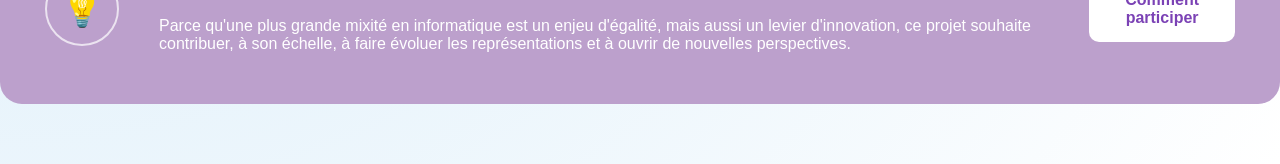
==== commit 3cd555c7: "ajout des couleurs adaptés et des menus dans chiffres, corrections des paddings" ====
--- a/index.html
+++ b/index.html
@@ -11,8 +11,7 @@
         <div class="header">
             <div class="logo"><img src="images/logo_hesso.9af1d79.svg" height="50px" alt="logo_hesso"></div>
             <div class="HES">
-                <div class="HEI"> Haute &Eacutecole d'Ingénierie </div>
-                <div class="ISC">ISC</div>
+            <div class="ISC"><img src="images/logo_isc.svg" height="50px" alt="logo_hesso"></div>
             </div>
             <nav class="navigation"> 
                 <ul>
@@ -29,7 +28,7 @@
         <main> 
             <div class="hero">
                 <div class="message">
-                    <p> <h1>La <span style="color: rgb(147, 135, 195);">mixité</span> en informatique : comprendre les enjeux</h1> </p>
+                    <p> <h1>La <span style="color: rgb(183, 218, 245);">mixité</span> en informatique : comprendre les enjeux</h1> </p>
                     <p>L'informatique façonne aujourd'hui notre quotidien.
                     Encore trop peu de femmes choisissent les filières informatiques.</p>
                     <p>Pourtant, la diversité est une richesse pour l'innovation, la créativité et la société toute entière.</p>
@@ -38,7 +37,7 @@
                     
                 </div>
                 <div class="coverpic">
-                    <div class="imagetest"><img src="images/Screenshot 2026-07-31 084321.png" alt="plusieurs personnes qui travaillent à l'ordinateur"></div>
+                    <div class="imagetest"><img src="images/Omaire__OM99882.jpg" alt="plusieurs personnes qui travaillent à l'ordinateur"></div>
                 </div>
             </div>
 
--- a/css/style.css
+++ b/css/style.css
@@ -2,14 +2,50 @@
 body{
 background: radial-gradient(
     circle at left center,
-    rgb(193, 165, 207) 0%,
-    rgb(233, 215, 238) 30%,
+    rgb(183, 218, 245) 0%,
+    rgb(222, 239, 250) 30%,
     white 100%
 );
 font-family: "Inter", sans-serif;
 margin: 0;
 
 }
+
+.page-chiffres {
+    background: radial-gradient(
+        circle at left center,
+            white 0%,
+            rgb(242, 230, 247) 50%,
+            rgb(220, 198, 233) 100%
+            );
+}
+.page-actions{
+background: radial-gradient(
+    circle at left center,
+    rgb(206, 229, 219) 0%,
+    rgb(233, 244, 238) 30%,
+    white 100%
+);
+
+}
+
+.page-representations{
+
+    background: radial-gradient(
+        circle at left center,
+        rgb(245, 204, 216) 0%,
+        rgb(252, 233, 238) 30%,
+        white 100%
+    );
+}
+
+.page-ressources{
+    background: radial-gradient(
+    circle at left center,
+    rgb(247, 229, 184) 0%,
+    rgb(252, 243, 221) 30%,
+    white 100%
+);}
 
 .header {
   display: flex;
@@ -47,11 +83,9 @@
     
   }
 
-  .ISC {
-    font-weight: bold;
-    font-style: italic;
-    font-size: 36px;
-    margin-left: -10px;
+  .ISC img{
+    height: clamp(28px, 4vw, 55px);
+    width: auto;
     
   }
 
@@ -124,7 +158,7 @@
     flex: 1 1 0;
     min-width: 0;
     align-items: stretch;
-    background-color: azure;
+    background-color: rgb(250, 251, 252);
     
   }
 
@@ -202,7 +236,9 @@
   justify-content: space-around;
   margin: 0;
   gap: 14px;
-  padding: 24px 16px 12px;
+  padding: 24px 0 12px;
+  box-sizing: border-box;
+
       
 
   text-align: center;
@@ -298,7 +334,7 @@
     position: absolute;
     top: 8px;
     left: 50%;
-    transform: translateX(-50%);
+    transform: translateX(-50%); /* centre les icones proportionnellement par rapport à la largeur */
 }
 
 .chiffres .icone {
@@ -499,4 +535,211 @@
 .footer-bouton:hover{
     transform:translateY(-2px);
     box-shadow:0 8px 18px rgba(0,0,0,.2);
-}+}
+/* VERSION TABLETTE / PETIT ÉCRAN */
+@media (max-width: 1050px) {
+
+    .header {
+        flex-wrap: wrap;
+        gap: 12px;
+    }
+
+    .ISC img{
+    height: clamp(28px, 4vw, 45px);
+    width: auto;
+}
+
+    .navigation {
+        flex-basis: 100%;
+    }
+
+    .navigation ul {
+        width: 100%;
+        margin-left: 0;
+    }
+
+    .navigation li {
+        flex: 1;
+        min-width: 0;
+    }
+
+    .navigation a {
+        padding: 12px 6px;
+        font-size: 14px;
+        
+    }
+
+    .stats {
+        flex-direction: column;
+        gap: 24px;
+    }
+
+    .stat {
+        width: 100%;
+        align-items: flex-start;
+    }
+
+    .stat > div:last-child {
+        flex: 1;
+        min-width: 0;
+    }
+}
+/* =========================
+   VERSION TABLETTE / MOBILE
+   ========================= */
+
+@media (max-width: 768px) {/* Applique les règles que quand l'écran est plus petit que la taille indiquée */
+
+    /* HEADER */
+
+    .header {
+        flex-wrap: wrap;
+        padding: 10px 15px;
+        gap: 10px;
+    }
+
+    .logo img, .ISC img {
+        height: 36px;
+        width: auto;    }
+
+    .HEI {
+        width: auto;
+        height: auto;
+        font-size: 13px;
+    }
+
+    .ISC {
+        font-size: 28px;
+        margin-left: 5px;
+    }
+
+    .navigation {
+        flex-basis: 100%;
+    }
+
+    .navigation ul {
+        margin-left: 0;
+        width: 100%;
+    }
+
+    .navigation li {
+        min-width: 0;
+        flex: 1;
+    }
+
+    .navigation a {
+        padding: 10px 4px;
+        font-size: 11px;
+        overflow-wrap: normal; /*Évite autant que possible de casser les mots n’importe où.*/
+    }
+
+
+    /* HERO */
+
+    .hero {
+        flex-direction: column;
+    }
+
+    .message {
+        padding: 30px 20px;
+    }
+
+    h1 {
+        font-size: clamp(30px, 9vw, 44px);
+        line-height: 1.05;
+    }
+
+    .message p {
+        font-size: 15px;
+        text-align: left;
+    }
+
+    .coverpic {
+        min-height: 280px;
+    }
+
+
+    /* CARTES */
+
+    .cards ul {
+        display: grid;
+        grid-template-columns: repeat(2, 1fr);
+        gap: 14px;
+
+        width: auto;
+        padding: 25px 15px;
+        overflow: visible;
+
+        font-size: 14px;
+    }
+
+    .cards li {
+        min-height: 170px;
+        padding: 55px 12px 18px;
+    }
+
+    .cards h3 {
+        font-size: 16px;
+    }
+
+    .cards p {
+        font-size: 13px;
+        line-height: 1.3;
+    }
+
+
+    /* APERÇU */
+
+    .apercu {
+        flex-direction: column;
+    }
+
+    .bloc-apercu {
+        padding: 30px 20px;
+    }
+
+    .bloc-apercu + .bloc-apercu {
+        border-left: none;
+        border-top: 1px solid lightgray;
+    }
+
+    .stats {
+        flex-direction: column;
+        gap: 25px;
+    }
+
+    .stat {
+        width: 100%;
+    }
+
+    .stat h3 {
+        font-size: 25px;
+    }
+
+    .liste-representations li {
+        padding: 12px;
+    }
+
+
+    /* FOOTER */
+
+    .footer {
+        flex-direction: column;
+        align-items: center;
+        gap: 20px;
+
+        margin: 30px 15px;
+        padding: 30px 20px;
+
+        text-align: center;
+    }
+
+    .footer-bouton {
+        margin-left: 0;
+    }
+}
+
+
+
+/*Chiffres*/
+
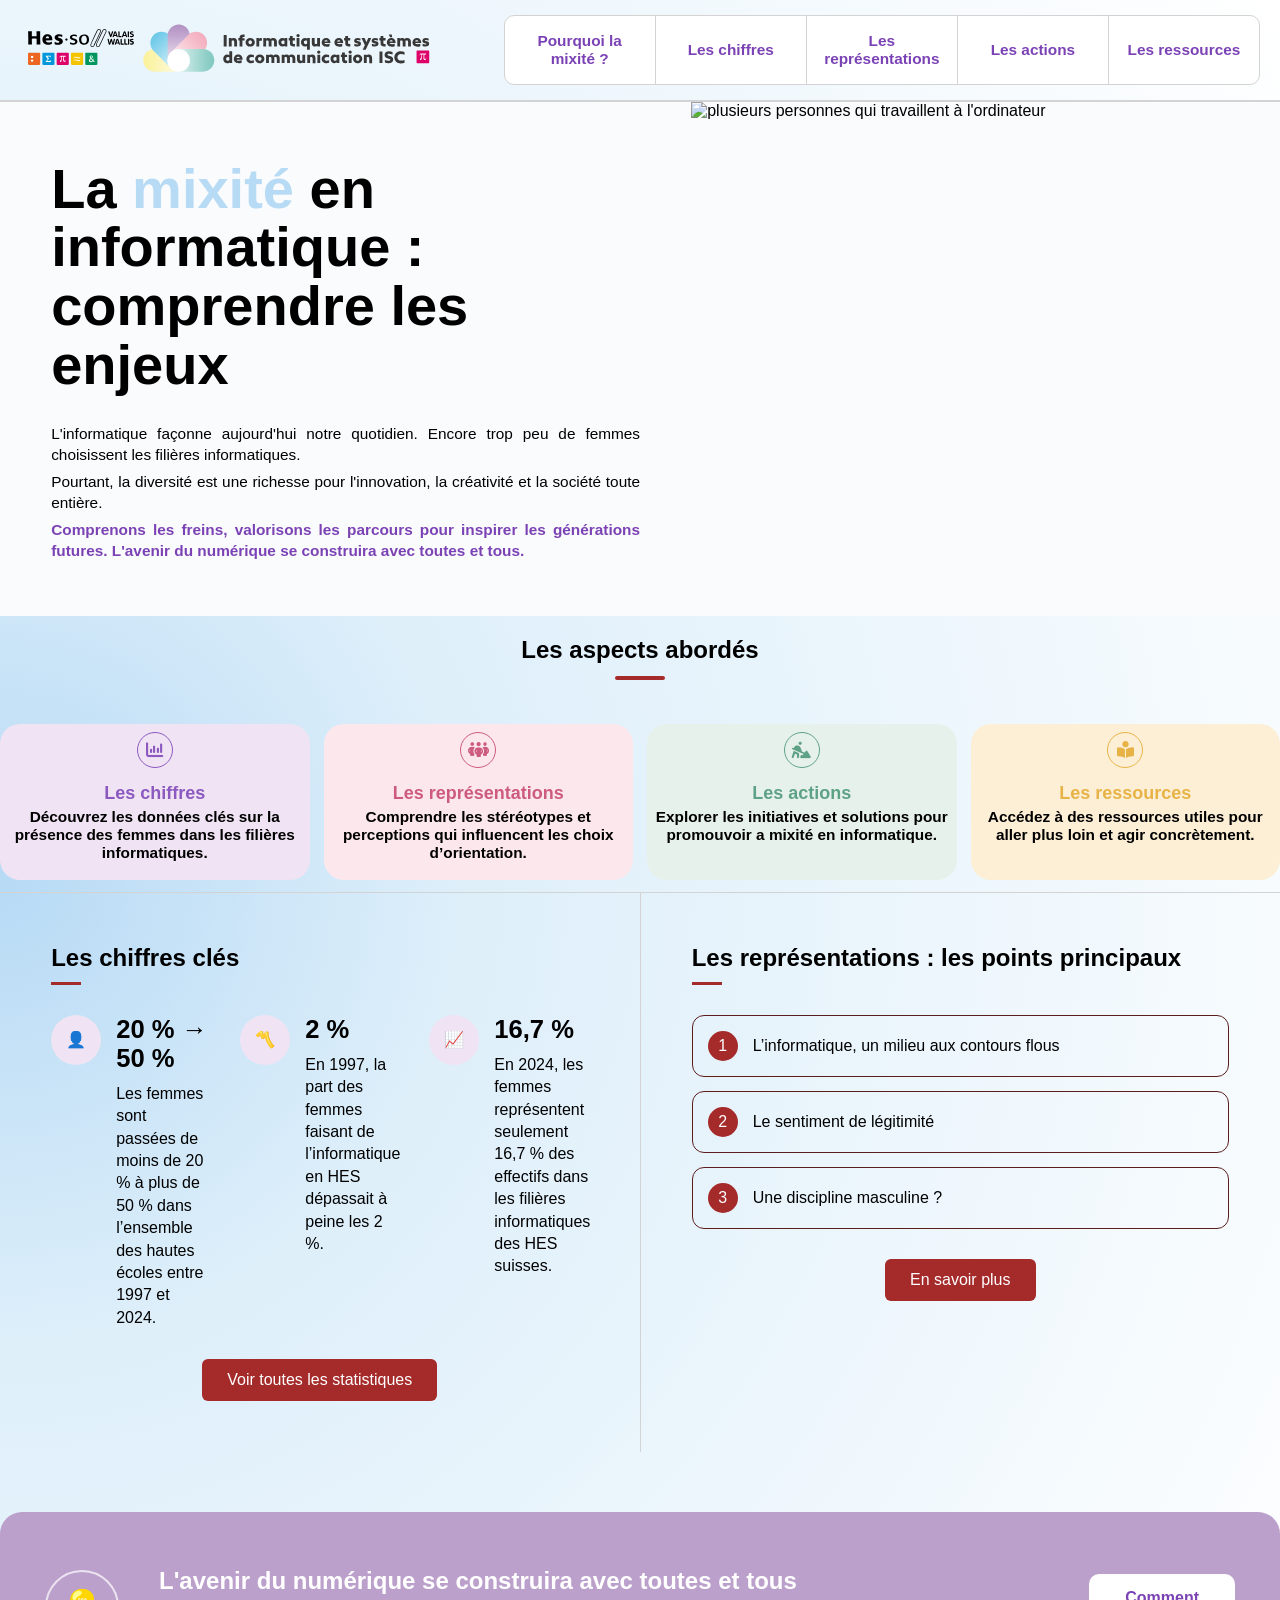
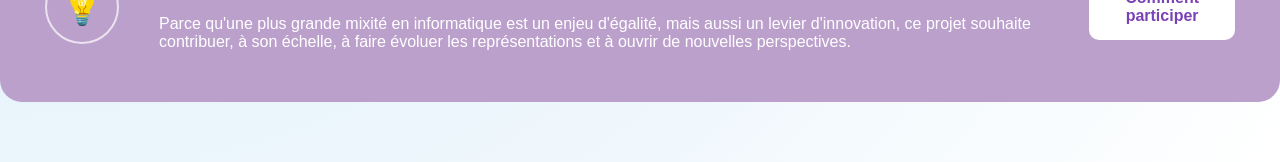
==== commit 6e360c76: "ajout des premiers graphes et corrections" ====
--- a/index.html
+++ b/index.html
@@ -4,6 +4,7 @@
     <meta charset="UTF-8">
     <meta name="viewport" content="width=device-width, initial-scale=1.0">
     <link rel="stylesheet" href="css/style.css"> 
+    <link rel="stylesheet" href="https://cdnjs.cloudflare.com/ajax/libs/font-awesome/6.7.2/css/all.min.css">
     <title>La mixité en informatique : comprendre les enjeux</title>
  </head>
     <body>
@@ -48,43 +49,49 @@
 
                             <ul>
                                 <li class="chiffres">
-                                    <div class="icone">📊</div>
+                                    <a href="pages/chiffres.html">
+                                    <div class="icone"><i class="fa-solid fa-chart-column"></i></div>
                                     <h3>Les chiffres</h3>
                                     <p>
                                         Découvrez les données clés sur la présence des femmes
                                         dans les filières informatiques.
                                     </p>
-                                    <a class="fleche" href="pages/chiffres.html">→</a>
+                                    </a>
                                 </li>
 
                                 <li class="représentations">
-                                    <div class="icone">👥</div>
+                                    <a  href="pages/representation.html">
+                                    <div class="icone"><i class="fa-solid fa-people-group"></i></div>
                                     <h3>Les représentations</h3>
                                     <p>
                                         Comprendre les stéréotypes et perceptions qui influencent
                                         les choix d’orientation.
                                     </p>
-                                    <a class="fleche" href="pages/representation.html">→</a>
+                                    </a>
+                                    
                                 </li>
 
                                 <li class="actions">
-                                    <div class="icone">💡</div>
+                                     <a href="pages/actions.html">
+                                    <div class="icone"><i class="fa-solid fa-person-digging"></i></div>
                                     <h3>Les actions</h3>
                                     <p>
                                         Explorer les initiatives et solutions pour promouvoir
                                         a mixité en informatique.
                                     </p>
-                                    <a class="fleche" href="pages/actions.html">→</a>
+                                    </a>
                                 </li>
 
                                 <li class="ressources">
-                                    <div class="icone">📖</div>
+                                    <a href="pages/ressources.html">
+                                    <div class="icone"><i class="fa-solid fa-book-open-reader"></i></div>
                                     <h3>Les ressources</h3>
                                     <p>
                                         Accédez à des ressources utiles pour aller plus loin
                                         et agir concrètement.
                                     </p>
-                                    <a class="fleche" href="pages/ressources.html">→</a>
+                                    </a>
+                                    
                                 </li>
                       
                             </ul>
--- a/css/style.css
+++ b/css/style.css
@@ -121,7 +121,8 @@
   display: flex;
     flex: 1 0 5px;
     min-width: 90px;
-   
+  text-align: center;
+
 }
 
   .navigation li:hover {
@@ -130,18 +131,18 @@
   } 
 
 .navigation a {
-  display: block;
-  padding: 16px 12px;
-  width: 100%;
-  height: 100%;
-  text-align: center;
-  color:rgb(123, 66, 181);
-  text-decoration: none;
-  font-size: 10px;
-  flex: 1 1 0;
-  min-width: 0;
-  font-size: clamp(0.1px, 1.2vw, 1.1rem);
-  overflow: hidden;
+    display: flex;
+
+    justify-content: center; /* horizontal */
+    align-items: center;     /* vertical */
+
+    width: 100%;
+    padding: 16px 12px;
+
+    text-align: center;
+    color: rgb(123, 66, 181);
+    text-decoration: none;
+    font-size: clamp(10px, 1.2vw, 1.1rem);
 }
 
 
@@ -257,7 +258,6 @@
   justify-content: flex-start;
   flex: 1;
   min-height: 0;
-  padding-top: 50px;
   display: flex;
   flex-direction: column;
   align-items: center;
@@ -266,8 +266,32 @@
   border-radius: 20px;
  }
 
+     .cards li a {
+    padding: 55px 12px 18px;
+
+    display: flex;
+    flex-direction: column;
+    align-items: center;
+
+    width: 100%;
+    height: 100%;
+
+    color: inherit;
+    text-decoration: none;
+        justify-content: flex-start;
+    position: relative;}
+
 .cards h3 {
-  margin: 4px 0;
+ 
+    
+
+    display: flex;
+    align-items: center;
+    justify-content: center;
+
+    margin: 4px 0;
+    text-align: center;
+
 }
 
 .cards p {
@@ -536,6 +560,78 @@
     transform:translateY(-2px);
     box-shadow:0 8px 18px rgba(0,0,0,.2);
 }
+
+    /*Chiffres*/
+    
+    .section-graphiques {
+    padding: clamp(25px, 4vw, 60px);
+}
+
+.section-graphiques > h2 {
+    margin-top: 0;
+}
+
+.grille-graphiques {
+    display: flex;
+    flex-direction: column;
+    gap: 40px;
+    margin-top: 30px;
+}
+
+.carte-graphique,
+.carte-retenir {
+    width: 65%;
+    box-sizing: border-box;
+}
+
+.carte-graphique:nth-child(odd) {
+    align-self: flex-start;
+}
+
+.carte-graphique:nth-child(even) {
+    align-self: flex-end;
+}
+
+.carte-graphique {
+    padding: 0;
+    background: none;
+    box-shadow: none;
+}
+
+.carte-graphique img {
+    display: block;
+    width: 100%;
+    height: auto;
+
+    border-radius: 16px;
+    box-shadow: 0 6px 18px rgba(0, 0, 0, 0.08);
+}
+
+.carte-retenir {
+    align-self: flex-end;
+    padding: 30px;
+
+    background: linear-gradient(
+        135deg,
+        rgb(247, 241, 252),
+        rgb(238, 221, 246)
+    );
+
+    border-radius: 16px;
+}
+
+@media (max-width: 768px) {
+
+    .carte-graphique,
+    .carte-retenir {
+        width: 100%;
+        align-self: stretch;
+    }
+
+    .grille-graphiques {
+        gap: 24px;
+    }
+}
 /* VERSION TABLETTE / PETIT ÉCRAN */
 @media (max-width: 1050px) {
 
@@ -678,6 +774,20 @@
         padding: 55px 12px 18px;
     }
 
+    .cards li a {
+    display: flex;
+    flex-direction: column;
+    align-items: center;
+
+    width: 100%;
+    height: 100%;
+
+    color: inherit;
+    text-decoration: none;
+        justify-content: flex-start;
+    position: relative;
+}
+
     .cards h3 {
         font-size: 16px;
     }
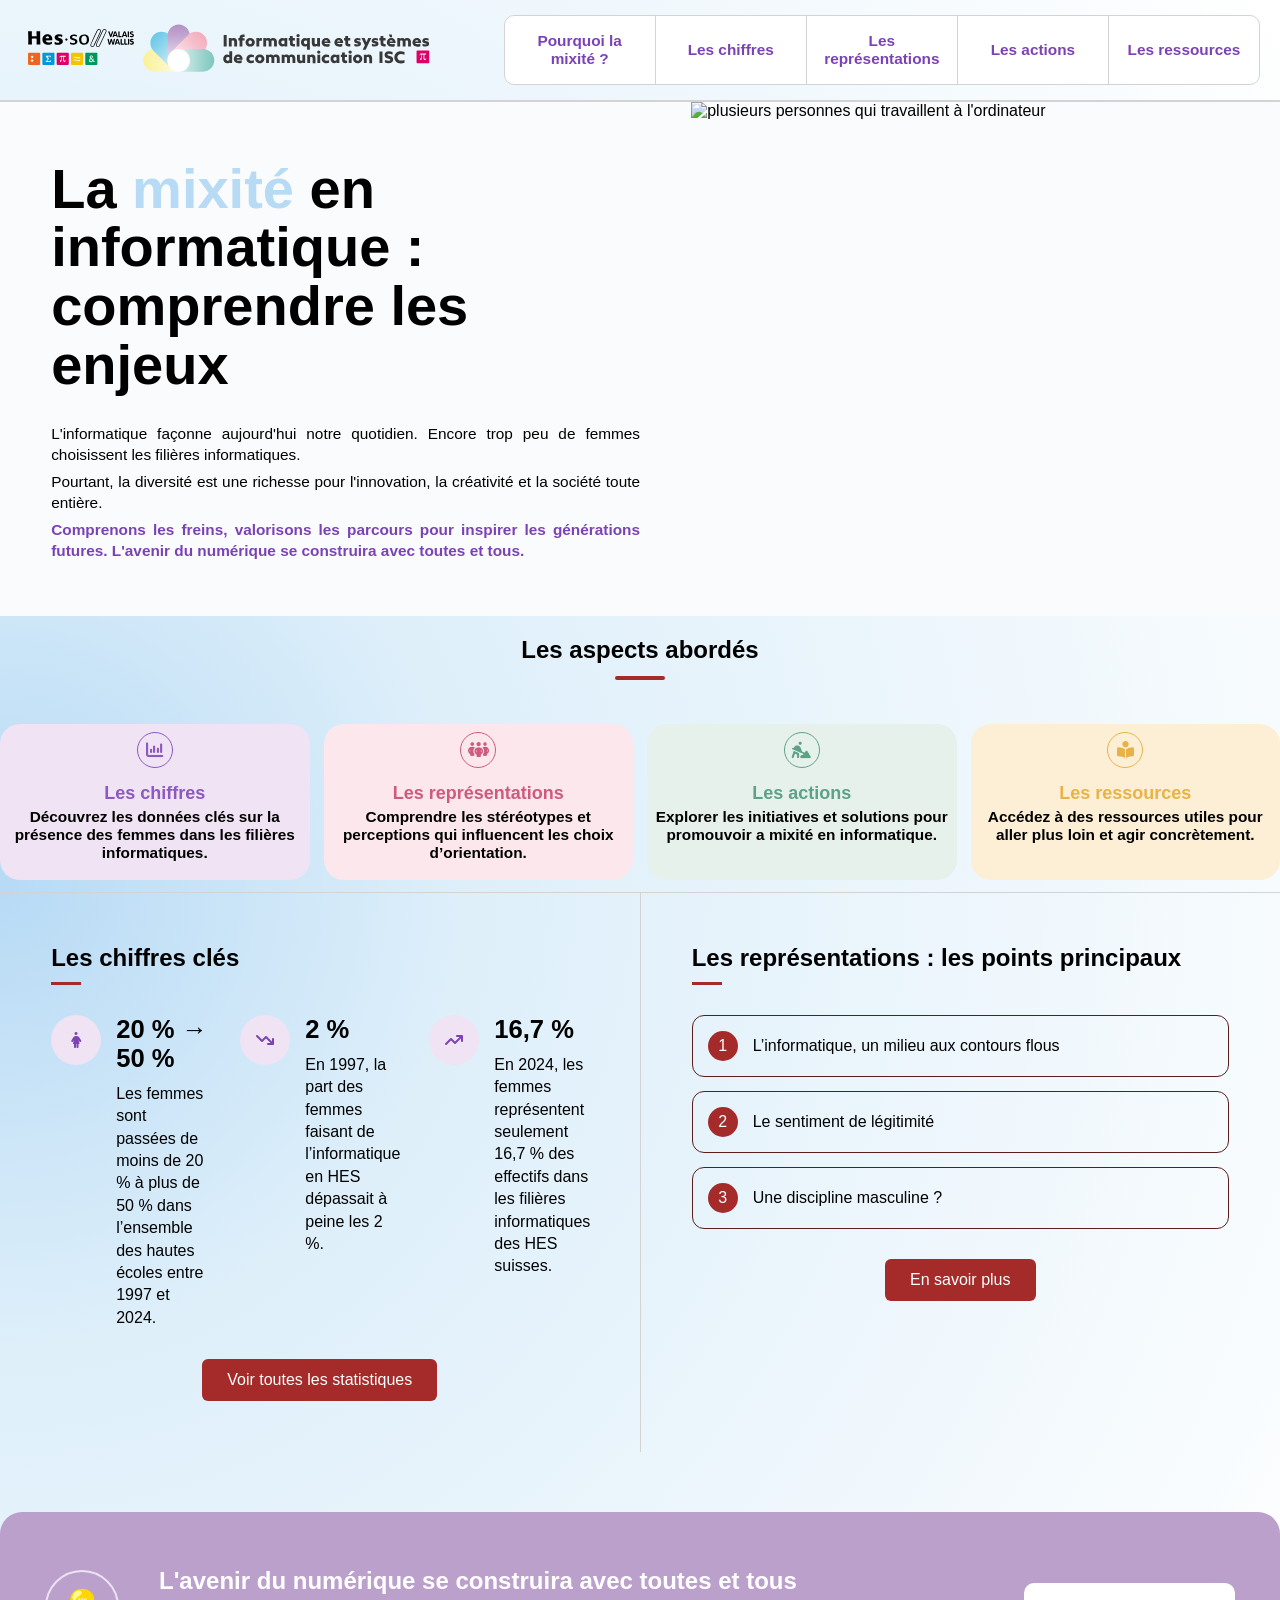
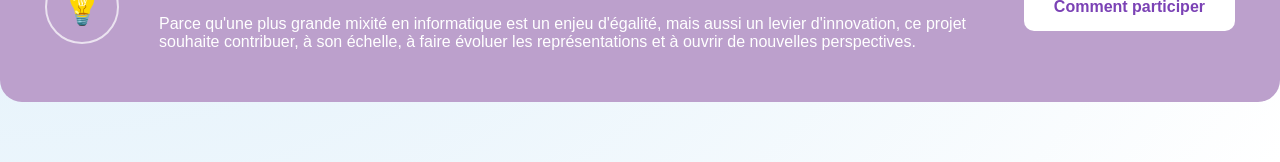
==== commit 99b0f58b: "Page représentation et chiffres terminées juste centrer le texte dans le footer de représentation" ====
--- a/index.html
+++ b/index.html
@@ -105,7 +105,7 @@
 
                 <div class="stats">
                     <article class="stat">
-                        <div class="stat-icone">👤</div>
+                        <div class="stat-icone"><i style="color: rgb(123, 66, 181);"class="fa-solid fa-person-dress"></i></div>
 
                         <div>
                             <h3>20 % → 50 %</h3>
@@ -118,7 +118,7 @@
 
                 
                     <article class="stat">
-                        <div class="stat-icone">〽️</div>
+                        <div class="stat-icone"><i style="color: rgb(123, 66, 181);" class="fa-solid fa-arrow-trend-down"></i></div>
 
                         <div>
                             <h3>2 %</h3>
@@ -129,7 +129,7 @@
                         </div>
                     </article>
                     <article class="stat">
-                        <div class="stat-icone">📈</div>
+                        <div class="stat-icone"><i style="color: rgb(123, 66, 181);"class="fa-solid fa-arrow-trend-up"></i></div>
 
                         <div>
                             <h3>16,7 %</h3>
--- a/css/style.css
+++ b/css/style.css
@@ -540,22 +540,29 @@
 }
 
 .footer-bouton{
-    margin-left:auto;
-
-    padding:15px 30px;
-
-    background:white;
-    color:rgb(123, 66, 181);
-
-    border-radius:10px;
-
-    text-decoration:none;
-    font-weight:bold;
-
-    transition:.2s;
+   padding: 15px 30px;
+    background: white;
+    color: rgb(123, 66, 181);
+    border-radius: 10px;
+    text-decoration: none;
+    font-weight: bold;
+    transition: .2s;
     text-align: center;
-}
-
+        flex-shrink:0;
+
+}
+
+.footer-texte{
+    flex:1;
+    justify-content: center;
+}
+.footer-bouton-gauche {
+    margin-right: auto;
+}
+
+.footer-bouton:last-child {
+    margin-left: auto;
+}
 .footer-bouton:hover{
     transform:translateY(-2px);
     box-shadow:0 8px 18px rgba(0,0,0,.2);
@@ -680,8 +687,275 @@
         min-width: 0;
     }
 }
+
+
+/* =====================================================
+   PAGE : LES REPRÉSENTATIONS
+   ===================================================== */
+
+.representation-page {
+    width: 100%;
+}
+
+
+/* INTRODUCTION */
+
+.representation-introduction {
+    max-width: 900px;
+    margin: 0 auto;
+    padding:
+        clamp(45px, 7vw, 90px)
+        clamp(20px, 6vw, 70px);
+    text-align: center;
+}
+
+.representation-surtitle {
+    margin: 0 0 12px;
+
+    color: rgb(205, 90, 127);
+    font-size: 15px;
+    font-weight: 700;
+    letter-spacing: 1.5px;
+    text-transform: uppercase;
+}
+
+.representation-introduction h1 {
+    margin: 0 0 28px;
+
+    color: rgb(34, 34, 66);
+    font-size: clamp(34px, 5vw, 60px);
+    line-height: 1.08;
+}
+
+.representation-introduction > p:not(.representation-surtitle) {
+    max-width: 790px;
+    margin: 12px auto;
+
+    color: rgb(48, 48, 72);
+    font-size: clamp(16px, 1.5vw, 20px);
+    line-height: 1.6;
+}
+
+
+/* LIGNES PRINCIPALES */
+
+.representation-ligne {
+    --couleur-theme: rgb(123, 66, 181);
+
+
+    display: grid;
+    grid-template-columns:
+        minmax(300px, 42%)
+        minmax(400px, 58%);
+
+    align-items: stretch;
+    gap: clamp(35px, 6vw, 90px);
+
+    padding:
+        clamp(35px, 5vw, 65px)
+        clamp(20px, 6vw, 80px);
+
+    
+    border-top: 4px solid rgba(220, 220, 225, 0.55);
+    box-sizing: border-box;
+}
+
+
+/* COULEURS DES TROIS BLOCS */
+
+.representation-violette {
+    --couleur-theme: rgb(123, 66, 181);
+    --fond-theme: rgb(238, 225, 247);
+    --fond-carte: rgb(247, 241, 252);
+}
+
+.representation-rose {
+    --couleur-theme: rgb(94, 162, 134);
+    --fond-theme: rgb(233, 244, 238);
+    --fond-carte: rgb(255, 242, 247);
+}
+ 
+.representation-orange {
+    --couleur-theme: rgb(220, 145, 15);
+    --fond-theme: rgb(253, 239, 210);
+    --fond-carte: rgb(255, 248, 232);
+}
+
+
+/* PARTIE EXPLICATIVE À GAUCHE */
+
+.representation-explication {
+    min-width: 0;
+}
+
+.representation-titre {
+    display: grid;
+    grid-template-columns: 72px minmax(0, 1fr);
+    align-items: start;
+    gap: clamp(18px, 2.5vw, 30px);
+
+    margin-bottom: 22px;
+}
+
+.representation-icone {
+    width: 72px;
+    height: 72px;
+    flex-shrink: 0;
+
+    display: flex;
+    justify-content: center;
+    align-items: center;
+
+    color: var(--couleur-theme);
+    background-color: var(--fond-theme);
+
+    border-radius: 50%;
+    font-size: 32px;
+}
+
+.representation-titre h2 {
+    margin: 5px 0 0;
+
+    color: var(--couleur-theme);
+    font-size: clamp(22px, 2.1vw, 31px);
+    line-height: 1.35;
+}
+
+.representation-titre h2 span {
+    display: block;
+}
+
+.representation-paragraphes {
+    max-width: 600px;
+}
+
+.representation-paragraphes p {
+    margin: 0 0 13px;
+
+    color: rgb(36, 37, 67);
+    font-size: clamp(15px, 1.25vw, 18px);
+    line-height: 1.55;
+}
+
+
+/* CARTE DU TÉMOIGNAGE */
+
+.representation-temoignage {
+    position: relative;
+
+    display: flex;
+    flex-direction: column;
+    justify-content: center;
+
+    min-width: 0;
+    min-height: 250px;
+
+    padding:
+        clamp(55px, 5vw, 75px)
+        clamp(30px, 5vw, 65px)
+        clamp(30px, 4vw, 45px);
+
+    background:
+        radial-gradient(
+            circle at top left,
+            var(--fond-theme) 0%,
+            transparent 48%
+        ),
+        linear-gradient(
+            135deg,
+            var(--fond-carte) 0%,
+            rgba(255, 255, 255, 0.9) 100%
+        );
+
+    border-radius: 20px;
+    box-sizing: border-box;
+    overflow: hidden;
+}
+
+.representation-guillemets {
+    position: absolute;
+    top: 26px;
+    left: clamp(30px, 5vw, 65px);
+
+    color: var(--couleur-theme);
+    font-size: 36px;
+}
+
+.representation-temoignage blockquote {
+    margin: 18px 0 30px;
+
+    color: rgb(26, 28, 64);
+    font-size: clamp(19px, 2vw, 26px);
+    font-weight: 600;
+    line-height: 1.4;
+}
+
+
+/* SÉPARATEUR SOUS LA CITATION */
+
+.representation-separateur {
+    position: relative;
+
+    width: 100%;
+    height: 1px;
+    margin-bottom: 22px;
+
+    background-color: color-mix(
+        in srgb,
+        var(--couleur-theme) 24%,
+        transparent
+    );
+}
+
+.representation-separateur::before {
+    content: "";
+
+    position: absolute;
+    top: -1px;
+    left: 0;
+
+    width: 55px;
+    height: 3px;
+
+    background-color: var(--couleur-theme);
+    border-radius: 99px;
+}
+
+
+/* INFORMATIONS SUR L’ÉTUDIANTE */
+
+.representation-etudiante {
+    display: flex;
+    align-items: center;
+    gap: 18px;
+}
+
+.representation-profil {
+    width: 38px;
+    flex-shrink: 0;
+
+    color: var(--couleur-theme);
+    font-size: 34px;
+    text-align: center;
+}
+
+.representation-label {
+    margin: 0 0 4px;
+
+    color: var(--couleur-theme);
+    font-size: 18px;
+    font-weight: 700;
+}
+
+.representation-formation {
+    margin: 0;
+
+    color: rgb(43, 45, 75);
+    font-size: 14px;
+    line-height: 1.35;
+}
 /* =========================
-   VERSION TABLETTE / MOBILE
+   VERSION TABLETTE / MOBILE/ INDEX
    ========================= */
 
 @media (max-width: 768px) {/* Applique les règles que quand l'écran est plus petit que la taille indiquée */
